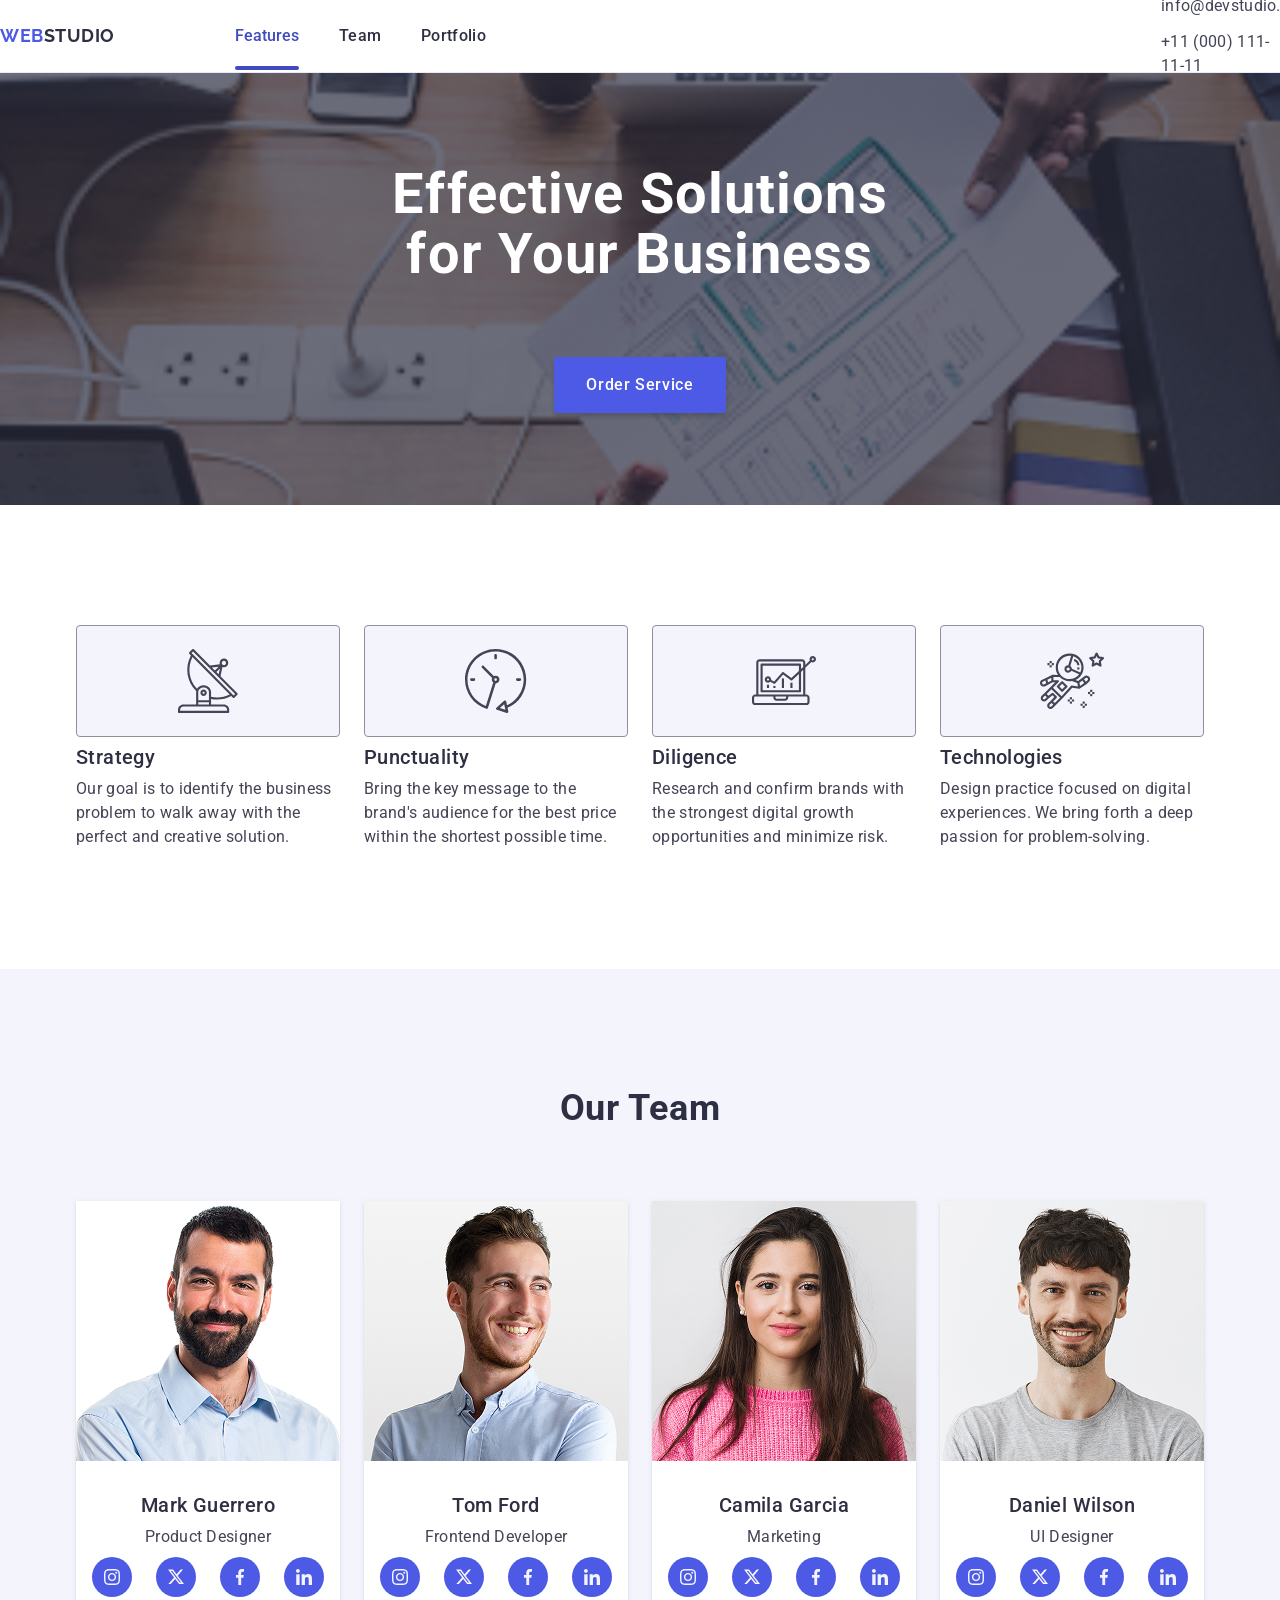
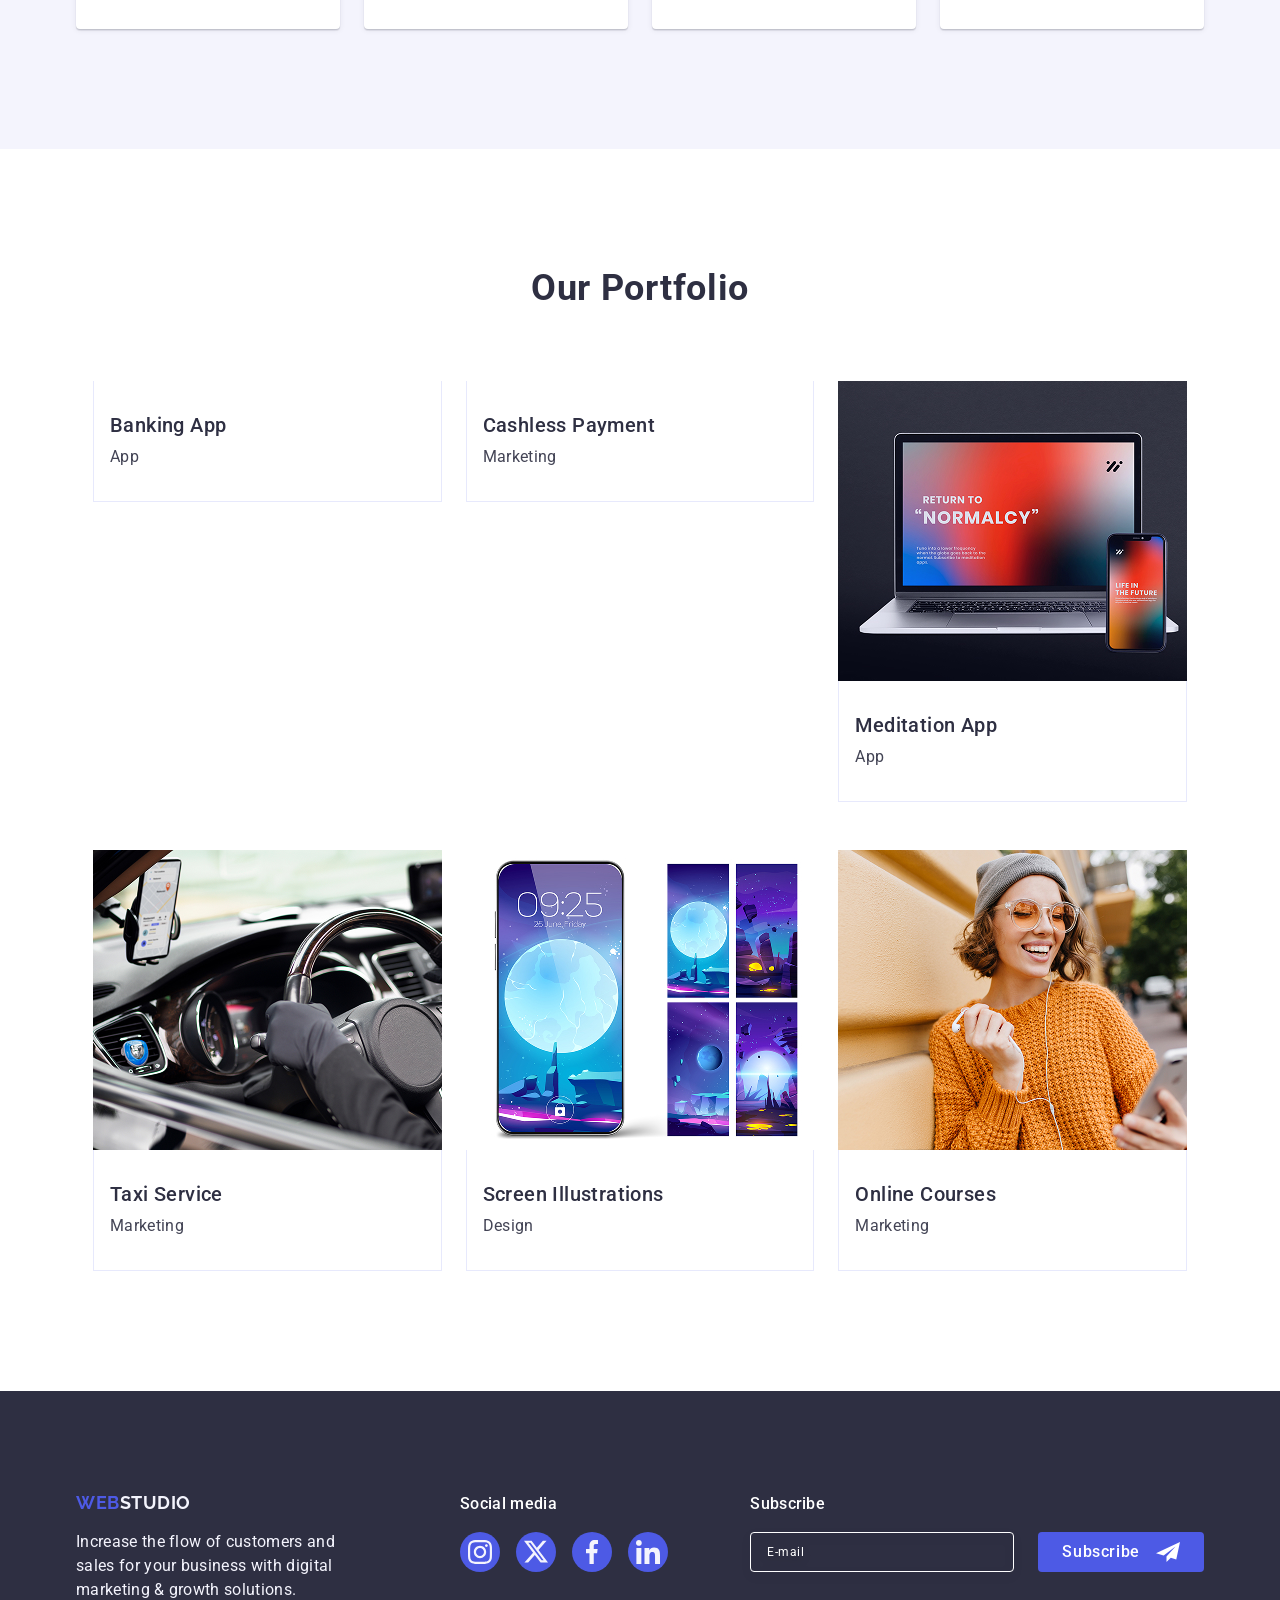
==== index.html @ 81695d50 "Add files via upload" ====
<!DOCTYPE html>
<html lang="en">
<head>
    <meta charset="UTF-8">
    <link rel="stylesheet" href="https://cdn.jsdelivr.net/npm/modern-normalize@3.0.1/modern-normalize.min.css">
    <link rel="preconnect" href="https://fonts.googleapis.com">
    <link rel="preconnect" href="https://fonts.gstatic.com" crossorigin>
    <link href="https://fonts.googleapis.com/css2?family=Raleway:ital,wght@0,100..900;1,100..900&family=Roboto:ital,wght@0,100..900;1,100..900&display=swap" rel="stylesheet">
    <link rel="stylesheet" href="./css/main.css">
    <meta name="viewport" content="width=device-width, initial-scale=1.0">
    <title>Main page</title>
</head>
<body>
    <header id="header" class="header">
    <div class="conteiner conteiner-header">
        <a href="./index.html" class="logo"><span class="web">WEB</span><span class="studio">STUDIO</span></a>
        <button class="menu-button" type="button">
    <svg class="menu-icon" width="24" height="24">
        <use href="./images/icons.svg#burger-icon"></use>
    </svg>
</button>
        
        <!-- navigation -->

        <nav class="navigation">
            <ul class="navig">
                <li class="nav-list-current"> <a href="#features" class="navig-points navig-points-current">Features</a></li>
                <li class="nav-list"> <a href="#team" class="navig-points">Team</a></li>
                <li class="nav-list"> <a href="#portfolio" class="navig-points">Portfolio</a></li>
            </ul>
        </nav>
        
        <!-- address -->
         <div class="header-address">
        <address class="address">
            <ul class="add">
                <li class="address-list"> <a href="mailto:info@devstudio.com" class="email">info@devstudio.com</a></li>
                <li class="address-list"><a href="tel:+110001111111" class="telephone">+11 (000) 111-11-11</a></li>
            </ul>
        </address>
        </div>
    </div>
    </header>
    
    <main>
         <section id="hero" class="hero">
            <div class="container container-hero">
            <h1 class="hero-title">Effective Solutions<br>for Your Business</h1>
            <button type="button" class="button">Order Service</button>
            </div>
        </section>

    <!--features-->
    <section id="features" class="features">
        <div class="container container-features">
        <h2 class="sr-only">Our features</h2>
        <ul class="features-list">
            <li class="features-item">
                <div class="features-image">
                <svg class="antena" width="64" height="64">
                    <use href="./images/icons.svg#antena"></use>
                </svg>
                </div>
                <h3 class="features-title3">Strategy</h3>
                <p class="features-p">Our goal is to identify the business problem to walk away with the perfect and creative solution.</p>
            </li>
            <li class="features-item">
                <div class="features-image">
                <svg class="" width="64" height="64">
                    <use href="./images/icons.svg#clock"></use>
                </svg>
                </div>
                <h3 class="features-title3">Punctuality</h3>
                <p class="features-p">Bring the key message to the brand's audience for the best price within the shortest possible time.</p>
            </li>
            <li class="features-item">
                <div class="features-image">
                <svg class="" width="64" height="64">
                    <use href="./images/icons.svg#diagram"></use>
                </svg>
                </div>
                <h3 class="features-title3">Diligence</h3>
                <p class="features-p">Research and confirm brands with the strongest digital growth opportunities and minimize risk.</p>
            </li>
            <li class="features-item">
                <div class="features-image">
                <svg class="" width="64" height="64">
                    <use href="./images/icons.svg#cosmonaut"></use>
                </svg>
                </div>
                <h3 class="features-title3">Technologies</h3>
                <p class="features-p">Design practice focused on digital experiences. We bring forth a deep passion for problem-solving.</p>
            </li>
        </ul>
        </div>
    </section>

    <!-- team -->
     <section id="team" class="team">
        <div class="container container-team">
        <h2 class="team-title">Our Team</h2>
            <ul class="members">
                <li class="card"><img src="./images/team/team-1.jpg" alt="Guerrero" class="team-pic" width="264">
                    <div class="team-specif">
                    <h3 class="team-name">Mark Guerrero</h3>
                    <p class="team-spec">Product Designer</p>
                        <div class="team-soc">
                            <ul class="team-social-list">
                                <li class="team-soc-list">
                                    <a class="team-border-icon" href="#">
                                    <svg class="team-soc-icon" width="16" height="16">
                                        <use href="./images/icons.svg#instagram" class="team-inside-icon"></use>
                                    </svg>
                                    </a>
                                </li>
                                <li class="team-soc-list">
                                    <a class="team-border-icon" href="#">
                                    <svg class="team-soc-icon" width="16" height="16">
                                        <use href="./images/icons.svg#twitter" class="team-inside-icon"></use>
                                    </svg>
                                    </a>
                                </li>
                                <li class="team-soc-list">
                                    <a class="team-border-icon" href="#">
                                    <svg class="team-soc-icon" width="16" height="16">
                                        <use href="./images/icons.svg#facebook" class="team-inside-icon"></use>
                                    </svg>
                                    </a>
                                </li>
                                <li class="team-soc-list">
                                    <a class="team-border-icon" href="#">
                                    <svg class="team-soc-icon" width="16" height="16">
                                        <use href="./images/icons.svg#linkedin" class="team-inside-icon"></use>
                                    </svg>
                                    </a>
                                </li>
                            </ul>
                        </div>
                    </div>
                </li>

                <li class="card"><img src="./images/team/team-2.jpg" alt="Tom Ford" class="team-pic" width="264">
                    <div class="team-specif">
                    <h3 class="team-name">Tom Ford</h3>
                    <p class="team-spec">Frontend Developer</p>
                        <div class="team-soc">
                            <ul class="team-social-list">
                                <li class="team-soc-list">
                                    <a class="team-border-icon" href="#">
                                    <svg class="team-soc-icon" width="16" height="16">
                                        <use href="./images/icons.svg#instagram" class="team-inside-icon"></use>
                                    </svg>
                                    </a>
                                </li>
                                <li class="team-soc-list">
                                    <a class="team-border-icon" href="#">
                                    <svg class="team-soc-icon" width="16" height="16">
                                        <use href="./images/icons.svg#twitter" class="team-inside-icon"></use>
                                    </svg>
                                </a>
                                </li>
                                <li class="team-soc-list">
                                    <a class="team-border-icon" href="#">
                                    <svg class="team-soc-icon" width="16" height="16">
                                       <use href="./images/icons.svg#facebook" class="team-inside-icon"></use> 
                                    </svg>
                                </a>
                                </li>
                                <li class="team-soc-list">
                                    <a class="team-border-icon" href="#">
                                    <svg class="team-soc-icon" width="16" height="16">
                                       <use href="./images/icons.svg#linkedin" class="team-inside-icon"></use> 
                                    </svg>
                                    </a>
                                </li>
                            </ul>
                        </div>
                    </div>
                </li>
                <li class="card"><img src="./images/team/team-3.jpg" alt="Camila Garcia" class="team-pic" width="264">
                    <div class="team-specif">
                    <h3 class="team-name">Camila Garcia</h3>
                    <p class="team-spec">Marketing</p>
                        <div class="team-soc">
                            <ul class="team-social-list">
                                <li class="team-soc-list">
                                    <a class="team-border-icon" href="#">
                                    <svg class="team-soc-icon" width="16" height="16">
                                        <use href="./images/icons.svg#instagram" class="team-inside-icon"></use>
                                    </svg>
                                </a>
                                </li>
                                <li class="team-soc-list">
                                    <a class="team-border-icon" href="#">
                                    <svg class="team-soc-icon" width="16" height="16">
                                        <use href="./images/icons.svg#twitter" class="team-inside-icon"></use>
                                    </svg>
                                </a>
                                </li>
                                <li class="team-soc-list">
                                    <a class="team-border-icon" href="#">
                                    <svg class="team-soc-icon" width="16" height="16">
                                        <use href="./images/icons.svg#facebook" class="team-inside-icon"></use>
                                    </svg>
                                </a>
                                </li>
                                <li class="team-soc-list">
                                    <a class="team-border-icon" href="#">
                                    <svg class="team-soc-icon" width="16" height="16">
                                        <use href="./images/icons.svg#linkedin" class="team-inside-icon"></use>
                                    </svg>
                                </a>
                                </li>
                            </ul>
                        </div>
                    </div>
                </li>
                <li class="card"><img src="./images/team/team-4.jpg" alt="Daniel Wilson" class="team-pic" width="264">
                    <div class="team-specif">
                    <h3 class="team-name">Daniel Wilson</h3>
                    <p class="team-spec">UI Designer</p>
                        <div class="team-soc">
                            <ul class="team-social-list">
                                <li class="team-soc-list">
                                    <a class="team-border-icon" href="#">
                                    <svg class="team-soc-icon" width="16" height="16">
                                        <use href="./images/icons.svg#instagram" class="team-inside-icon"></use>
                                    </svg>
                                </a>
                                </li>
                                <li class="team-soc-list">
                                    <a class="team-border-icon" href="#">
                                    <svg class="team-soc-icon" width="16" height="16">
                                        <use href="./images/icons.svg#twitter" class="team-inside-icon"></use>
                                    </svg>
                                </a>
                                </li>
                                <li class="team-soc-list">
                                    <a class="team-border-icon" href="#">
                                    <svg class="team-soc-icon" width="16" height="16">
                                       <use href="./images/icons.svg#facebook" class="team-inside-icon"></use> 
                                    </svg>
                                </a>
                                </li>
                                <li class="team-soc-list">
                                    <a class="team-border-icon" href="#">
                                    <svg class="team-soc-icon" width="16" height="16">
                                       <use href="./images/icons.svg#linkedin" class="team-inside-icon"></use> 
                                    </svg>
                                </a>
                                </li>
                            </ul>
                        </div>
                    </div>
                </li>
            </ul>
        </div>
    </section>
    <section id="portfolio" class="portfolio">
        <div class="container container-portfolio">
        <h2 class="portfolio-title">Our Portfolio</h2>
            <ul class="portfolio-list">
                <li class="portfolio-items">
                    <div class="portfolio-cover">
    <picture>
        <source
            media="(min-width: 768px)"
            srcset="/images/Portfolio/media1tablet.jpg">
    <source
        media="(min-width: 320px)"
        srcset="./images/portfolio/Media-phone.jpg">
    <img
        class="portfolio-img"
        src="./images/portfolio/Media.jpg"
        alt="Banking App">
    </picture>
                    <div class="overlay">
                        <p>14 Stylish and User-Friendly App Design Concepts · Task Manager App · Calorie Tracker App · Exotic Fruit Ecommerce App · Cloud Storage App</p>
                    </div>
                    </div>
                    <div class="portfolio-text">
                    <h3 class="portfolio-title3">Banking App</h3>
                    <p class="portfolio-desc">App</p>
                    </div>
                </li>
                <li class="portfolio-items">
                    <div class="portfolio-cover">
    <picture>
        <source
            media="(min-width: 768px)"
            srcset="/images/Portfolio/portfoliotablet.jpg">
        <source
            media="(min-width: 320px)"
            srcset="./images/portfolio/portfoliomobile.jpg">
        <img
            class="portfolio-img"
            src="./images/portfolio/Media-1.jpg"
            alt="Cashless Payment">
    </picture>
                    <div class="overlay">
                        <p></p>
                    </div>
                    </div>
                    <div class="portfolio-text">
                    <h3 class="portfolio-title3">Cashless Payment</h3>
                    <p class="portfolio-desc">Marketing</p>
                    </div>
                </li>
                <li class="portfolio-items">
                    <div class="portfolio-cover">
                        <picture>
                            <source
                                media="min-width: 768px"
                                srcset="/images/Portfolio/Media2tablet.jpg">
                            <source
                                media="min-width: 320px"
                                srcset="/images/Portfolio/Media-1-phone.jpg">
                            <img
                                class="portfolio-img"
                                src="./images/portfolio/Media-2.jpg"
                                alt="Meditation App">
                        </picture>
                    <div class="overlay">
                        <p></p>
                    </div>
                    </div>
                        <div class="portfolio-text">
                    <h3 class="portfolio-title3">Meditation App</h3>
                    <p class="portfolio-desc">App</p>
                    </div>
                </li>
                <li class="portfolio-items">
                    <div class="portfolio-cover">
                        <picture>
                            <source
                                media="min-width: 768px"
                                srcset="/images/Portfolio/Media3tablet.jpg">
                            <source
                                media="min-width: 320px"
                                srcset="/images/Portfolio/Media-2-phone.jpg">
                        <img class="portfolio-img" src="./images/portfolio/Media-3.jpg" alt="Taxi Service" width="360">
                        </picture>
                    <div class="overlay">
                        <p></p>
                    </div>
                    </div>
                    <div class="portfolio-text">
                    <h3 class="portfolio-title3">Taxi Service</h3>
                    <p class="portfolio-desc">Marketing</p>
                    </div>
                </li>
                <li class="portfolio-items">
                    <div class="portfolio-cover">
                        <picture>
                            <source
                            media="min-width: 768px"
                            srcset="/images/Portfolio/Media4tablet.jpg">
                            <source
                            media="min-width: 320px"
                            srcset="/images/Portfolio/Media-3-phone.jpg">
                            <img class="portfolio-img" src="./images/portfolio/Media-4.jpg" alt="Screen Illustrations" width="360">
                        </picture>
                    <div class="overlay">
                        <p></p>
                    </div>
                    </div>
                    <div class="portfolio-text">
                    <h3 class="portfolio-title3">Screen Illustrations</h3>
                    <p class="portfolio-desc">Design</p>
                    </div>
                </li>
                <li class="portfolio-items">
                    <div class="portfolio-cover">
                        <picture>
                            <source
                            media="min-width: 768px"
                            srcset="/images/Portfolio/Media5tablet.jpg">
                            <source
                            media="min-width: 320px"
                            srcset="/images/Portfolio/Media-4-phone.jpg">
                        <img class="portfolio-img" src="./images/portfolio/Media-5.jpg" alt="Online Courses" width="360">
                        </picture>
                    <div class="overlay">
                        <p></p>
                    </div>
                    </div>
                    <div class="portfolio-text">
                    <h3 class="portfolio-title3">Online Courses</h3>
                    <p class="portfolio-desc">Marketing</p>
                    </div>
                </li>
            </ul>
        </div>
    </section>
    </main>

    <footer id="footer" class="footer">
        <div class="container container-footer">
            <div class="footer-itm">
        <a href="./index.html" class="footer-logo"><span class="footer-web">WEB</span>STUDIO</a>
        <p class="footer-desc">Increase the flow of customers and sales for your business with digital marketing & growth solutions.</P>
            </div>
            <div class="footer-socials">
                <h3 class="footersoc-title">Social media</h3>
            <ul class="footer-soc">
                <li class="footer-wind">
                <a class="footer-window" href="#">
                <svg class="footer-icons" width="24" height="24">
                    <use href="./images/icons.svg#instagram"></use>
                </svg>
                </a>
                </li>
                <li class="footer-wind">
                <a class="footer-window" href="#">
                <svg class="footer-icons-tw" width="24" height="24">
                    <use href="./images/icons.svg#twitter"></use>
                </svg>
                </a>
                </li>
                <li class="footer-wind">
                <a class="footer-window" href="#">
                <svg class="footer-icons-fb" width="24" height="24">
                    <use href="./images/icons.svg#facebook"></use>
                </svg>
                </a>
                </li>
                <li class="footer-wind">
                <a class="footer-window" href="#">
                <svg class="footer-icons" width="24" height="24">
                    <use href="./images/icons.svg#linkedin"></use>
                </svg>
                </a>
                </li>
                </ul>
            </div>
            <div class="footer-subscribe">
                <p class="footer-subscribe-title">Subscribe</p>
                <form class="footer-form">
                    <label>
                        <input class="footer-input" type="email" name="email" placeholder="E-mail">
                    </label>
                    <button class="footer-button" type="submit">Subscribe
                        <svg class="footer-button-icon" width="24" height="24">
                            <use href="./images/icons.svg#telegram"></use>
                        </svg>
                    </button>
                </form>
            </div>
        </div>
        </footer>
<div class="mobile-menu is-open">
    <div class="mobile-menu-container">

        <button class="mobile-menu-close" type="button">
            <svg class="mobile-menu-close-icon" width="8" height="8">
                <use href="./images/icons.svg#cross"></use>
            </svg>
        </button>

        <nav class="mobile-navigation">
            <ul class="mobile-navigation-list">
                <li class="mobile-navigation-item">
                    <a href="#features" class="mobile-navigation-link">Features</a>
                </li>
                <li class="mobile-navigation-item">
                    <a href="#team" class="mobile-navigation-link">Team</a>
                </li>
                <li class="mobile-navigation-item">
                    <a href="#portfolio" class="mobile-navigation-link">Portfolio</a>
                </li>
            </ul>
        </nav>

        <address class="mobile-address">
    <ul class="mobile-address-list">
        <li>
            <a href="tel:+110001111111" class="mobile-telephone">
                +11 (000) 111-11-11
            </a>
        </li>
        <li>
            <a href="mailto:info@devstudio.com" class="mobile-email">
                info@devstudio.com
            </a>
        </li>
    </ul>
</address>

        <ul class="mobile-social-list">
            <li>
                <a href="#" class="mobile-social-link">
                    <svg width="24" height="24">
                        <use href="./images/icons.svg#instagram"></use>
                    </svg>
                </a>
            </li>

            <li>
                <a href="#" class="mobile-social-link">
                    <svg width="24" height="24">
                        <use href="./images/icons.svg#twitter"></use>
                    </svg>
                </a>
            </li>

            <li>
                <a href="#" class="mobile-social-link">
                    <svg width="24" height="24">
                        <use href="./images/icons.svg#facebook"></use>
                    </svg>
                </a>
            </li>

            <li>
                <a href="#" class="mobile-social-link">
                    <svg width="24" height="24">
                        <use href="./images/icons.svg#linkedin"></use>
                    </svg>
                </a>
            </li>
        </ul>

    </div>
</div>

<div class="backdrop" id="modal">
    <div class="modal">
    <form class="form">
        <button type="button" class="close-window">
            <svg class="cross" width="8" height="8">
                <use href="./images/icons.svg#cross"></use>
            </svg>
        </button>
            <p class="form-title">Leave your contacts and we will call you back</p>
    <div class="form-points">
            <div class="label-input">
            <label for="name" class="form-input">Name</label>
                <input type="text" name="username" id="name" class="form-field">
                <svg class="form-icon" width="18" height="24">
                    <use href="./images/icons.svg#personal"></use>
                </svg>
            </div>
            <div class="label-input">
            <label for="telephone" class="form-input">Phone</label>
                <input type="tel" name="telephone" id="telephone" class="form-field">
                <svg class="form-icon" width="18" height="24">
                    <use href="./images/icons.svg#tel"></use>
                </svg>
            </div>
            <div class="label-input">
                <label for="email" class="form-input">Email</label>
                <input type="email" name="email" id="email" class="form-field">
                <svg class="form-icon" width="18" height="24">
                    <use href="./images/icons.svg#e-mail"></use>
                </svg>
            </div>
            <div class="label-input">
                <label for="comment" class="form-input">Comment</label>
                <textarea name="comment" class="comment" id="comment" placeholder="Text input"></textarea>
            </div>
    <div class="checkbox-field">
    <input
        class="privacy-checkbox visually-hidden"
        type="checkbox"
        id="privacy"
        name="privacy"
        value="true">

    <label class="privacy-label" for="privacy">

        <span class="custom-checkbox">
            <svg class="checkbox-icon" width="10" height="8">
                <use href="./images/icons.svg#check-mark"></use>
            </svg>
        </span>

        <span class="checkbox-description">
            I accept the terms and conditions of the
            <a class="privacy" href="">Privacy Policy</a>
        </span>

        </label>
        </div>
        <div class="button-sec">
            <button type="submit" class="button-send">Send</button>
        </div>
    </div>
    </form>
    </div>
</div>
</body>
</html>
---- css/main.css ----
@import './common.css';
@import './header.css';
@import './hero.css';
@import './features.css';
@import './team.css';
@import './portfolio.css';
@import './footer.css';
@import './modal.css';
@import './mobile-menu.css'
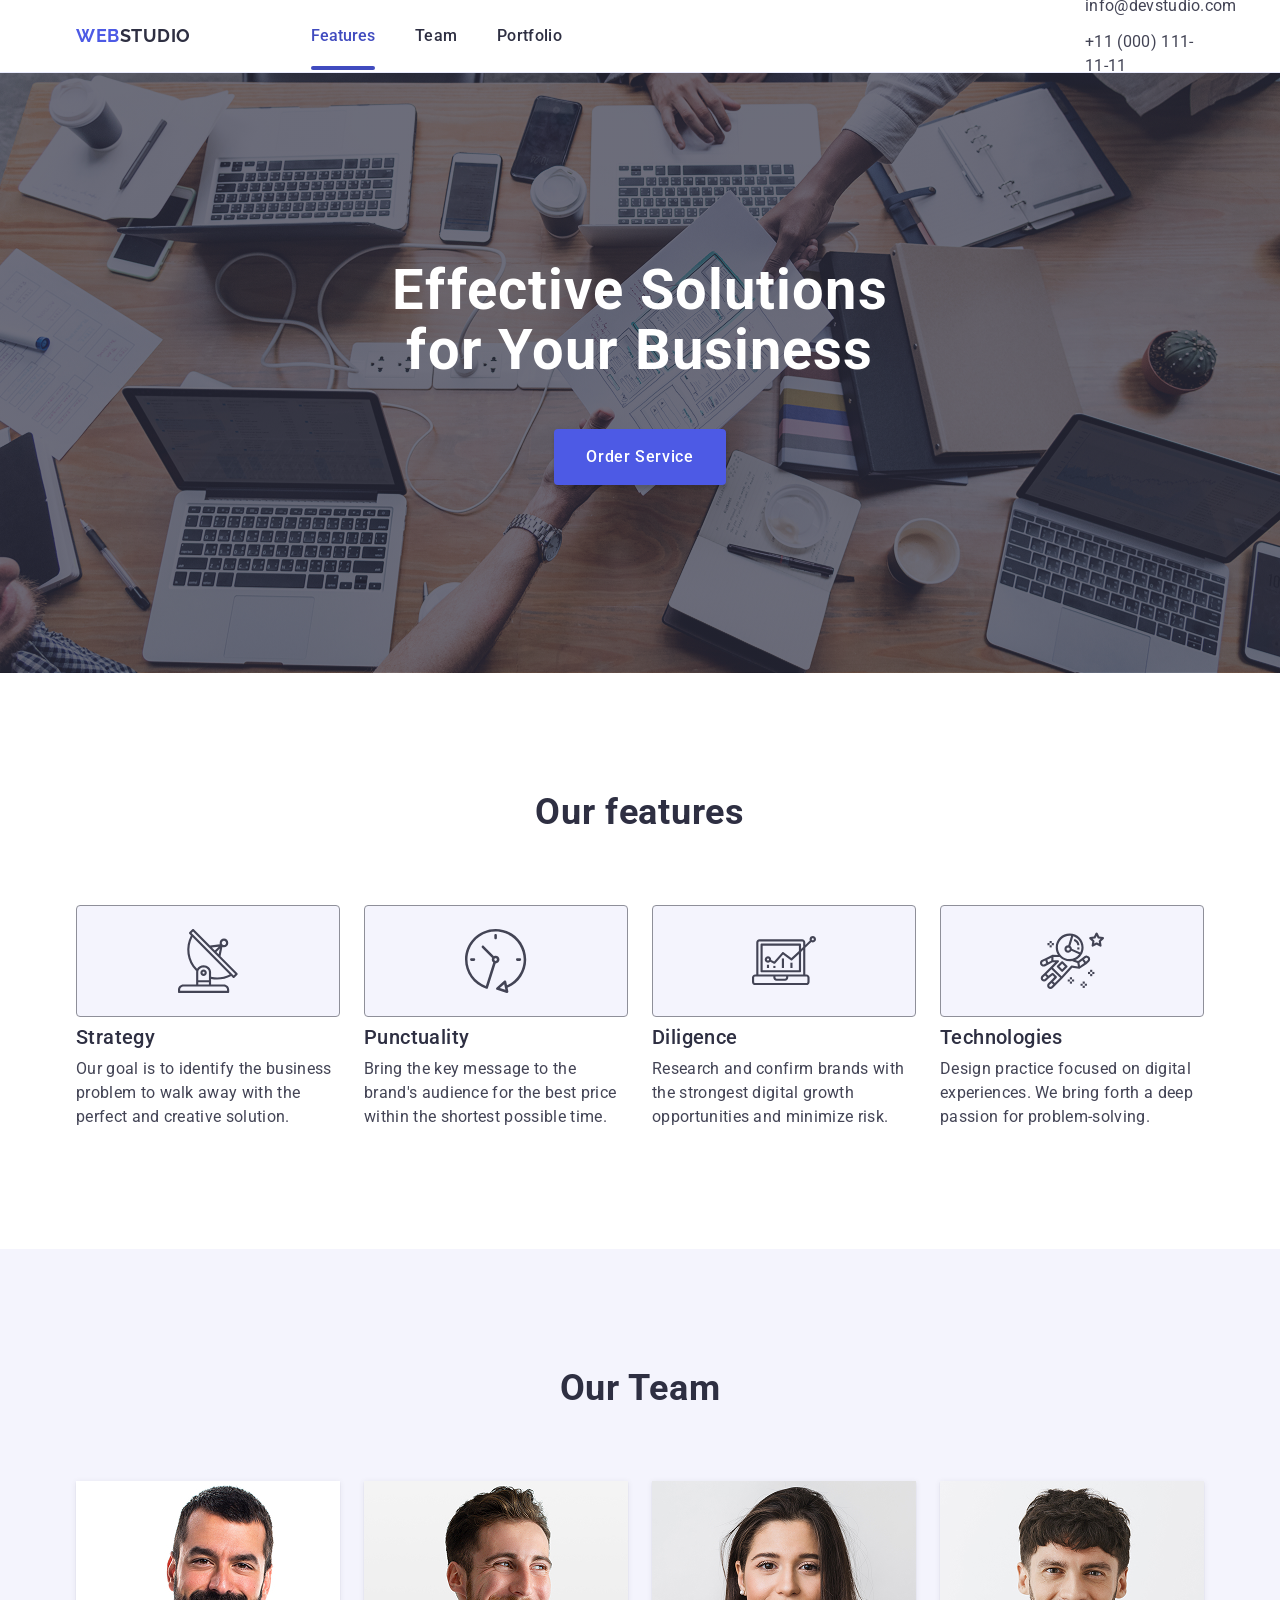
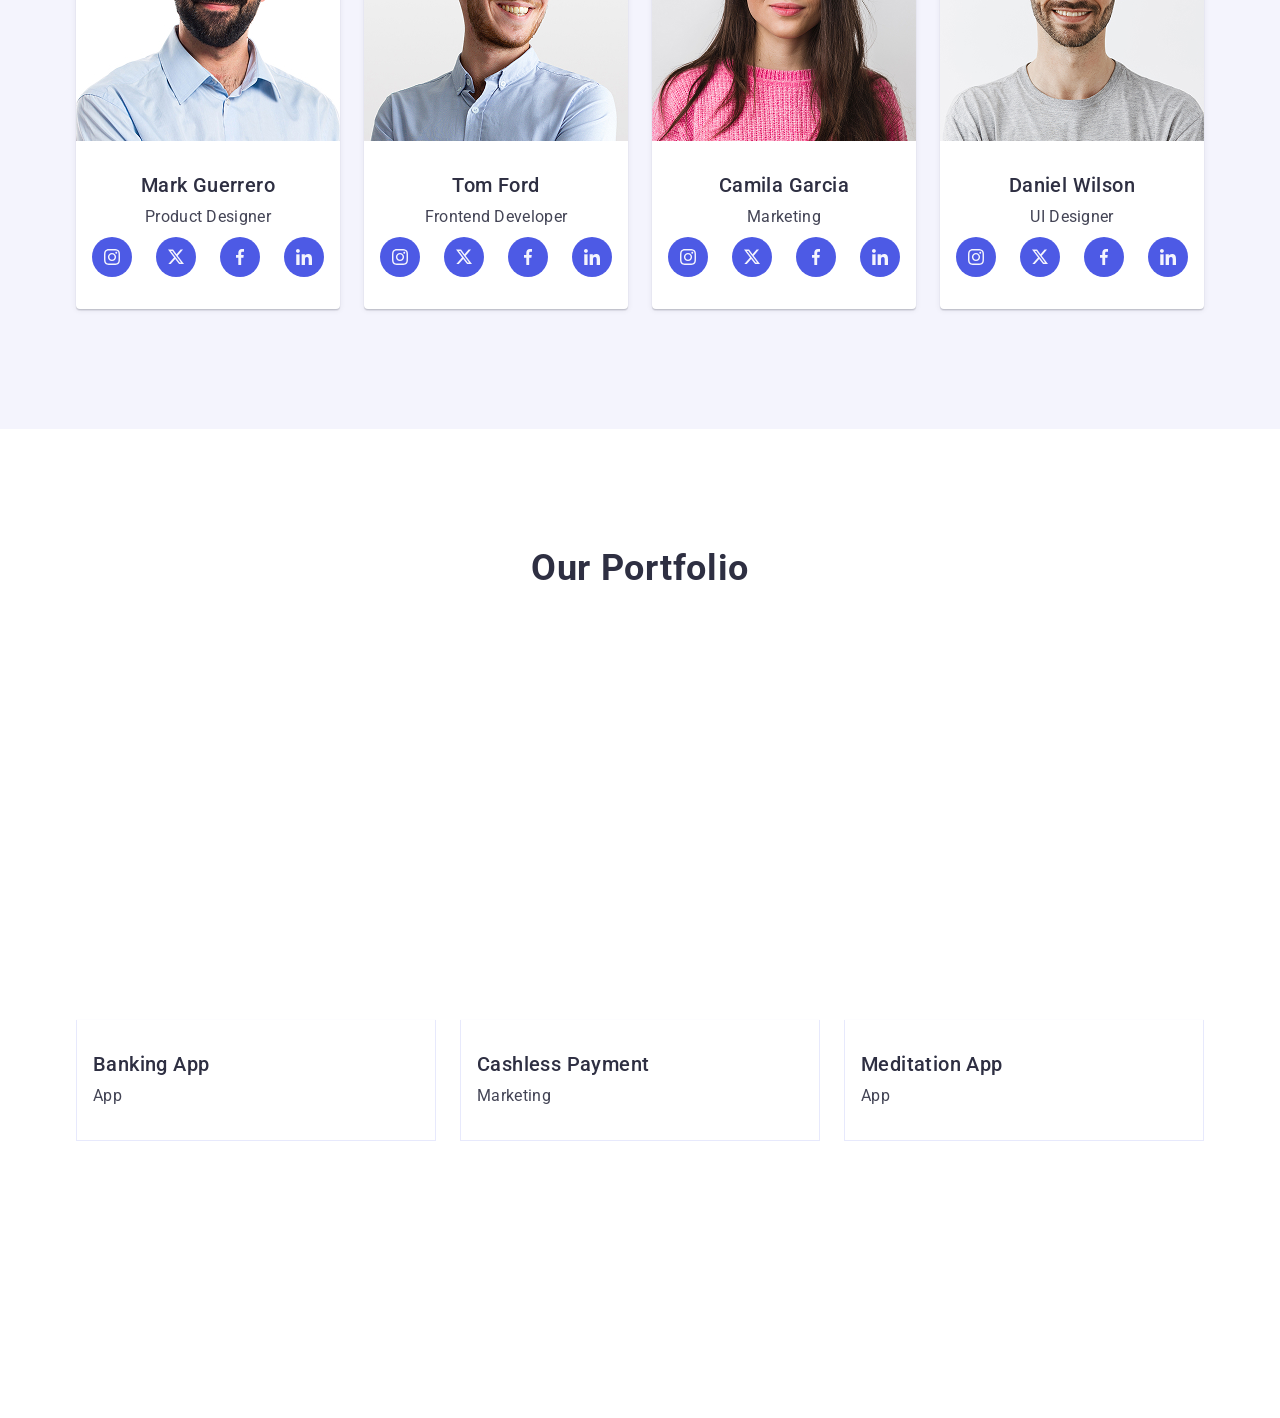
==== commit 2a120d6f: "Add files via upload" ====
--- a/index.html
+++ b/index.html
@@ -12,7 +12,7 @@
 </head>
 <body>
     <header id="header" class="header">
-    <div class="conteiner conteiner-header">
+    <div class="container container-header">
         <a href="./index.html" class="logo"><span class="web">WEB</span><span class="studio">STUDIO</span></a>
         <button class="menu-button" type="button">
     <svg class="menu-icon" width="24" height="24">
@@ -53,7 +53,7 @@
     <!--features-->
     <section id="features" class="features">
         <div class="container container-features">
-        <h2 class="sr-only">Our features</h2>
+        <h2 class="features-title">Our features</h2>
         <ul class="features-list">
             <li class="features-item">
                 <div class="features-image">
@@ -268,10 +268,10 @@
             srcset="/images/Portfolio/media1tablet.jpg">
     <source
         media="(min-width: 320px)"
-        srcset="./images/portfolio/Media-phone.jpg">
+        srcset="/images/portfolio/Media-phone.jpg">
     <img
         class="portfolio-img"
-        src="./images/portfolio/Media.jpg"
+        src="/images/portfolio/Media.jpg"
         alt="Banking App">
     </picture>
                     <div class="overlay">
@@ -291,10 +291,10 @@
             srcset="/images/Portfolio/portfoliotablet.jpg">
         <source
             media="(min-width: 320px)"
-            srcset="./images/portfolio/portfoliomobile.jpg">
+            srcset="/images/portfolio/portfoliomobile.jpg">
         <img
             class="portfolio-img"
-            src="./images/portfolio/Media-1.jpg"
+            src="/images/portfolio/Media-1.jpg"
             alt="Cashless Payment">
     </picture>
                     <div class="overlay">
@@ -310,14 +310,14 @@
                     <div class="portfolio-cover">
                         <picture>
                             <source
-                                media="min-width: 768px"
+                                media="(min-width: 768px)"
                                 srcset="/images/Portfolio/Media2tablet.jpg">
                             <source
-                                media="min-width: 320px"
+                                media="(min-width: 320px)"
                                 srcset="/images/Portfolio/Media-1-phone.jpg">
                             <img
                                 class="portfolio-img"
-                                src="./images/portfolio/Media-2.jpg"
+                                src="/images/portfolio/Media-2.jpg"
                                 alt="Meditation App">
                         </picture>
                     <div class="overlay">
@@ -333,10 +333,10 @@
                     <div class="portfolio-cover">
                         <picture>
                             <source
-                                media="min-width: 768px"
+                                media="(min-width: 768px)"
                                 srcset="/images/Portfolio/Media3tablet.jpg">
                             <source
-                                media="min-width: 320px"
+                                media="(min-width: 320px)"
                                 srcset="/images/Portfolio/Media-2-phone.jpg">
                         <img class="portfolio-img" src="./images/portfolio/Media-3.jpg" alt="Taxi Service" width="360">
                         </picture>
@@ -353,10 +353,10 @@
                     <div class="portfolio-cover">
                         <picture>
                             <source
-                            media="min-width: 768px"
+                            media="(min-width: 768px)"
                             srcset="/images/Portfolio/Media4tablet.jpg">
                             <source
-                            media="min-width: 320px"
+                            media="(min-width: 320px)"
                             srcset="/images/Portfolio/Media-3-phone.jpg">
                             <img class="portfolio-img" src="./images/portfolio/Media-4.jpg" alt="Screen Illustrations" width="360">
                         </picture>
@@ -373,12 +373,12 @@
                     <div class="portfolio-cover">
                         <picture>
                             <source
-                            media="min-width: 768px"
+                                media="(min-width: 768px)"
                             srcset="/images/Portfolio/Media5tablet.jpg">
                             <source
-                            media="min-width: 320px"
-                            srcset="/images/Portfolio/Media-4-phone.jpg">
-                        <img class="portfolio-img" src="./images/portfolio/Media-5.jpg" alt="Online Courses" width="360">
+                                media="(min-width: 320px)"
+                                srcset="/images/Portfolio/Media-4-phone.jpg">
+                            <img class="portfolio-img" src="./images/portfolio/Media-5.jpg" alt="Online Courses" width="360">
                         </picture>
                     <div class="overlay">
                         <p></p>
@@ -448,7 +448,7 @@
             </div>
         </div>
         </footer>
-<div class="mobile-menu is-open">
+<div class="mobile-menu" id="mobile-menu">
     <div class="mobile-menu-container">
 
         <button class="mobile-menu-close" type="button">
--- a/css/main.css
+++ b/css/main.css
@@ -6,4 +6,4 @@
 @import './portfolio.css';
 @import './footer.css';
 @import './modal.css';
-@import './mobile-menu.css'+@import './mobile-menu.css';
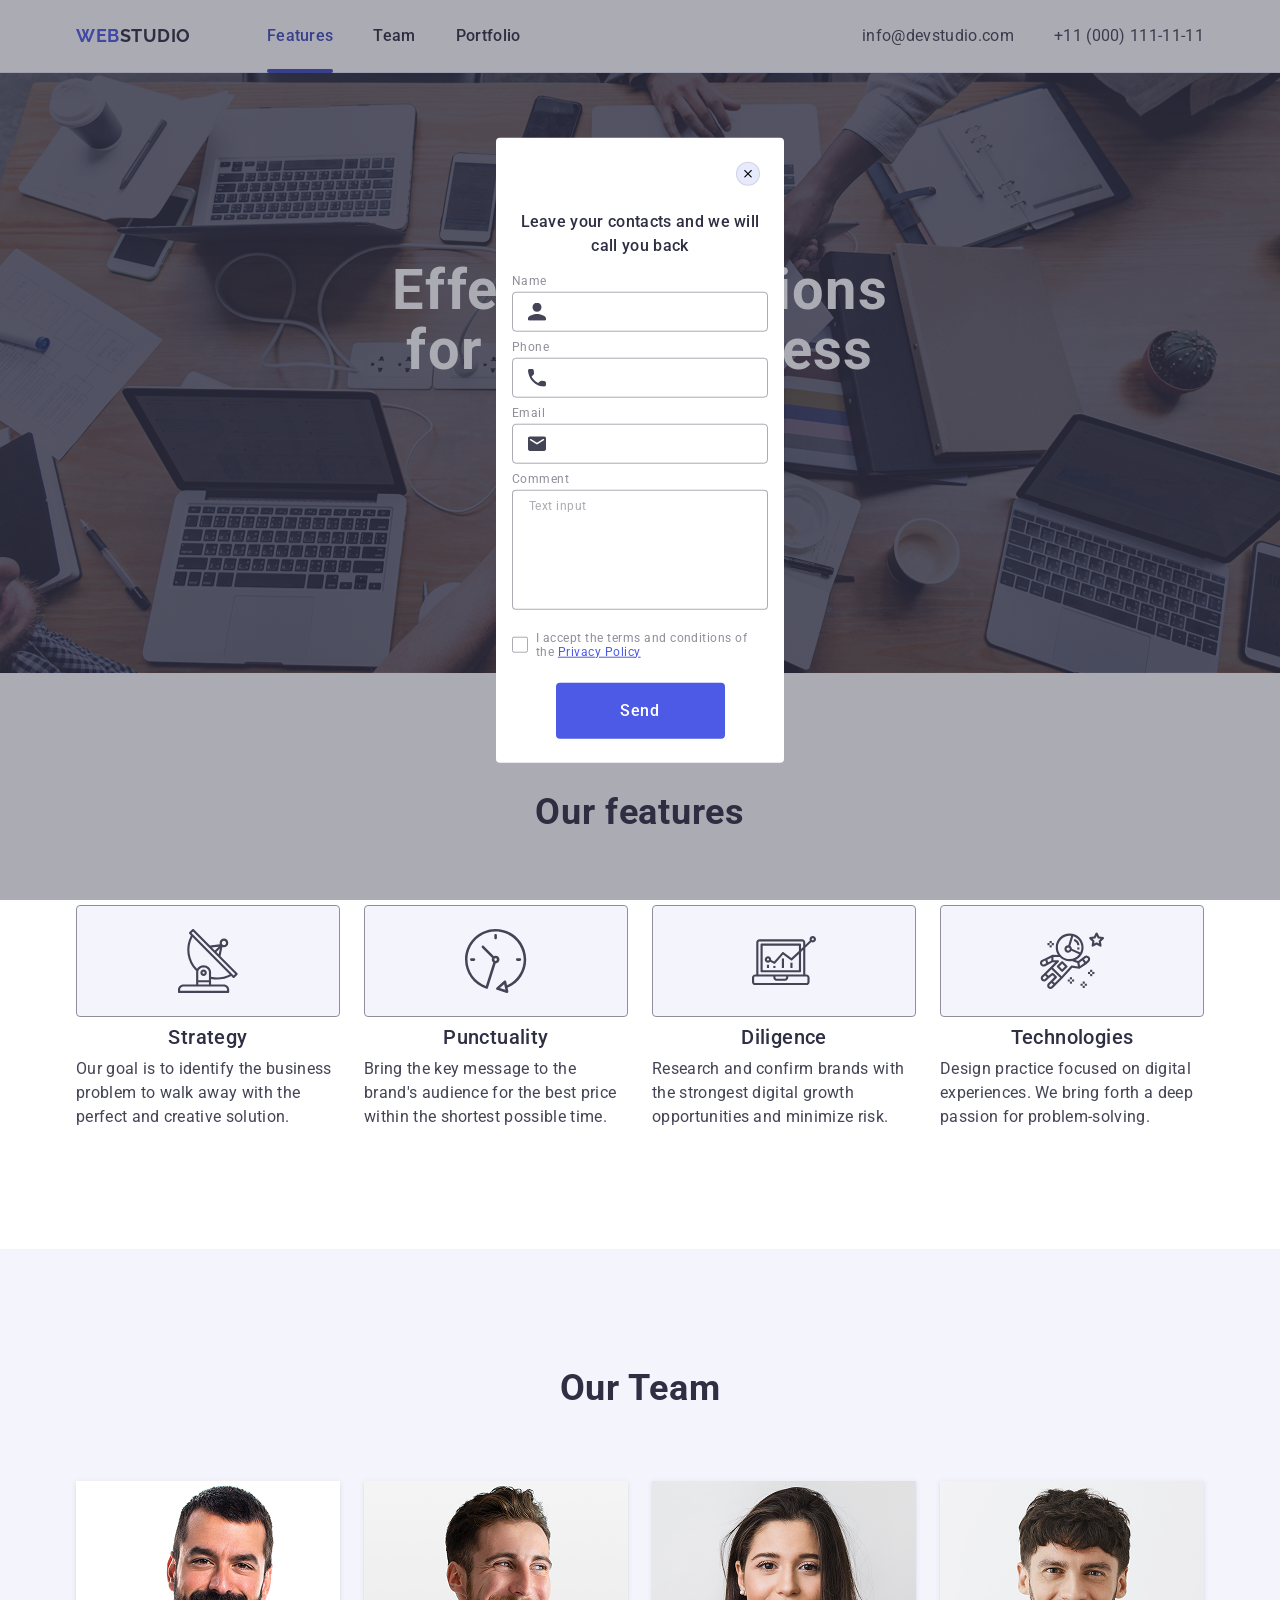
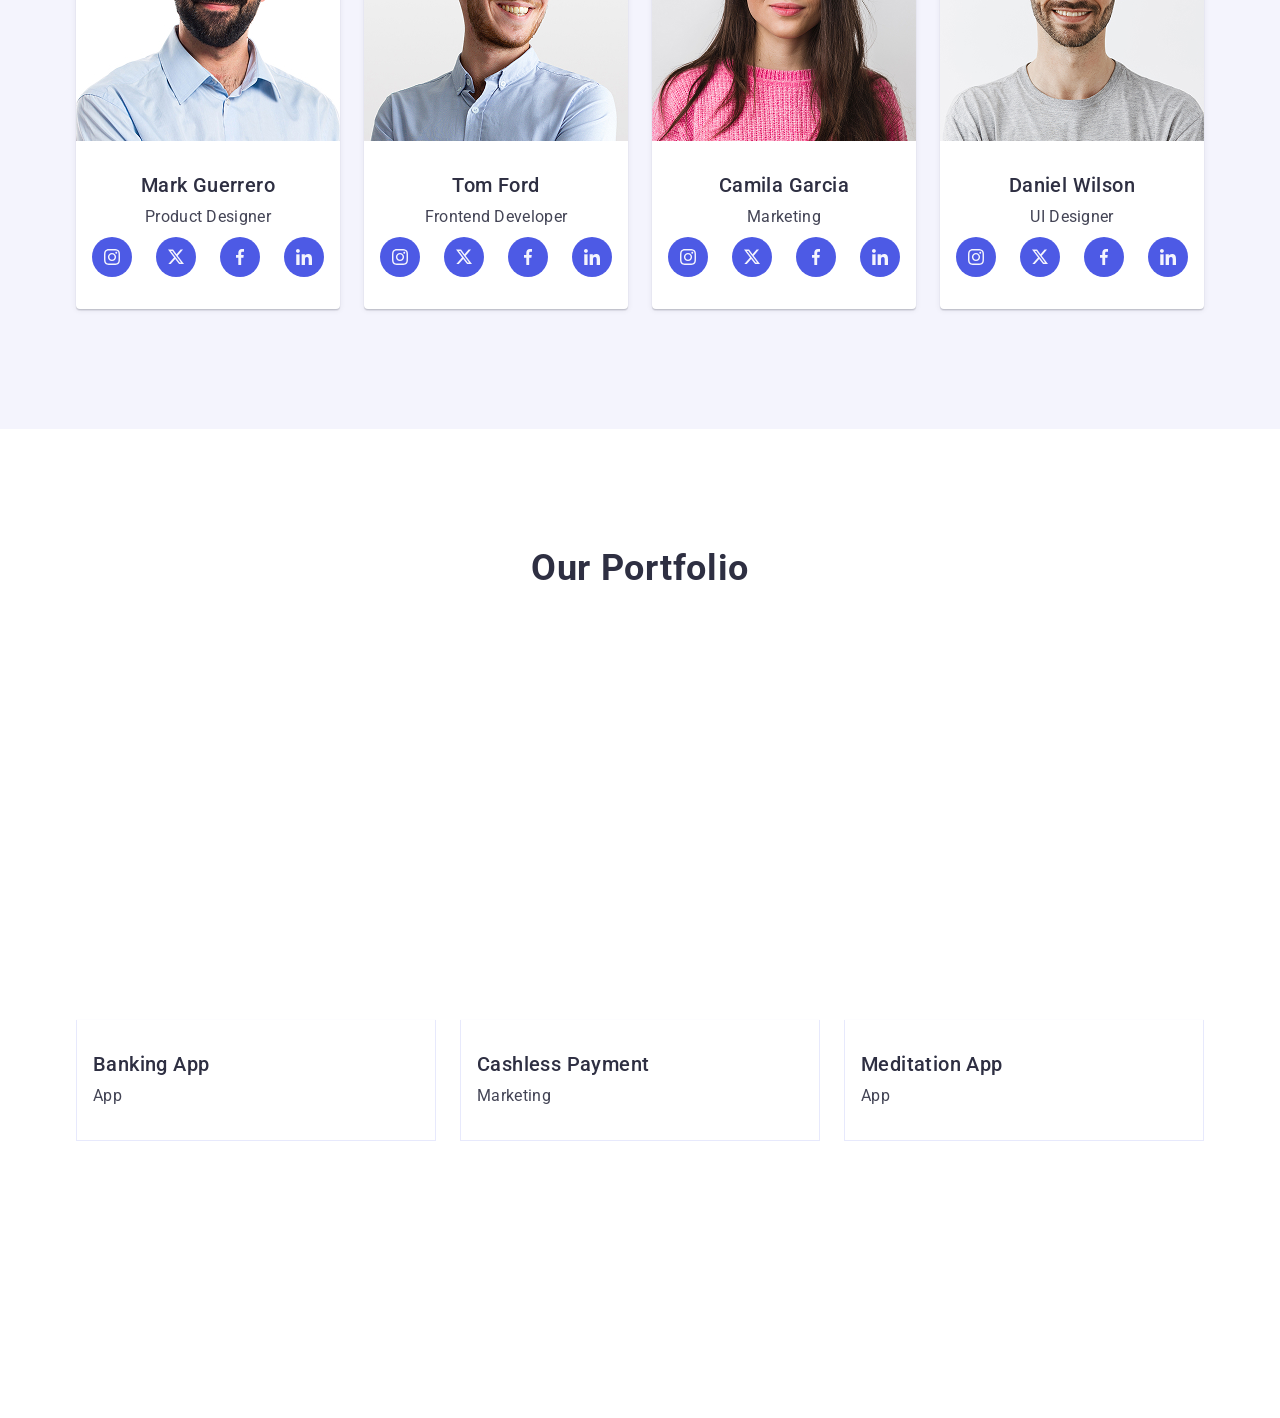
==== commit 758bf446: "Add files via upload" ====
--- a/index.html
+++ b/index.html
@@ -523,7 +523,7 @@
     </div>
 </div>
 
-<div class="backdrop" id="modal">
+<div class="backdrop is-open" id="modal">
     <div class="modal">
     <form class="form">
         <button type="button" class="close-window">
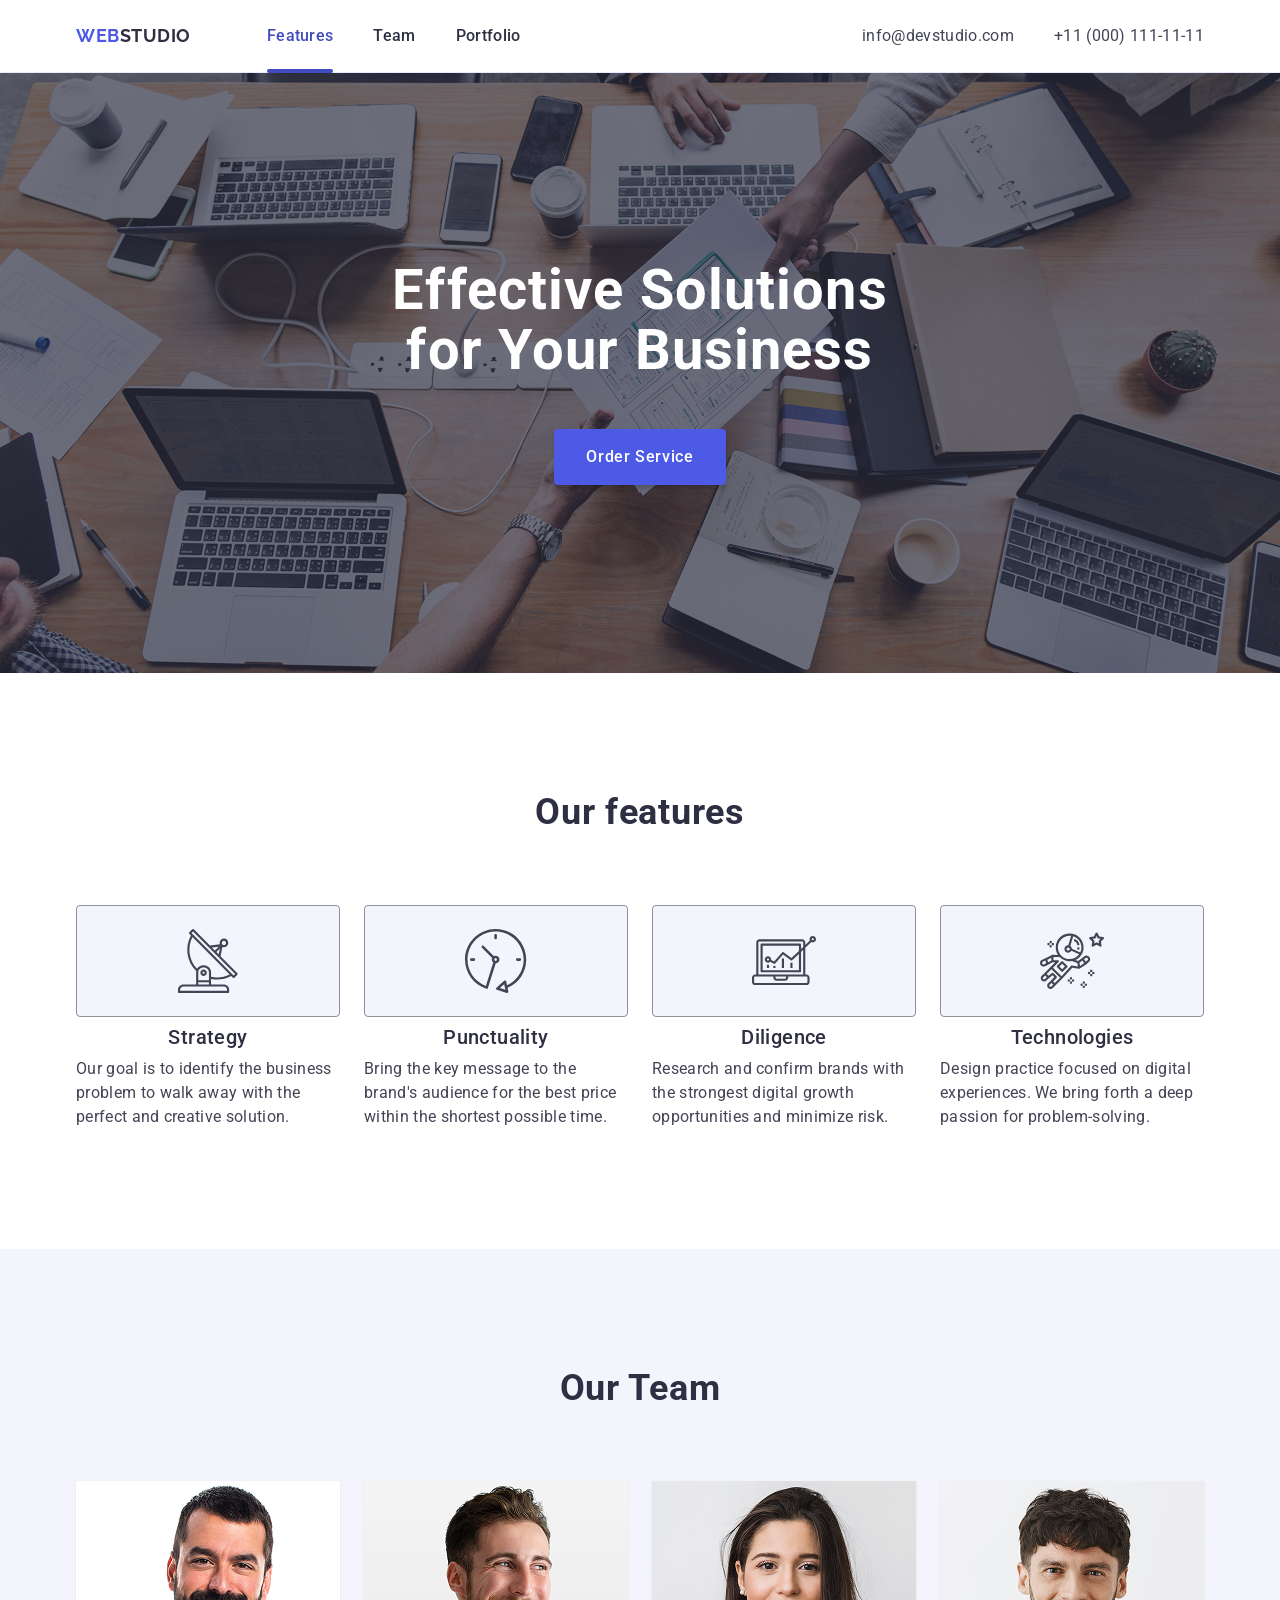
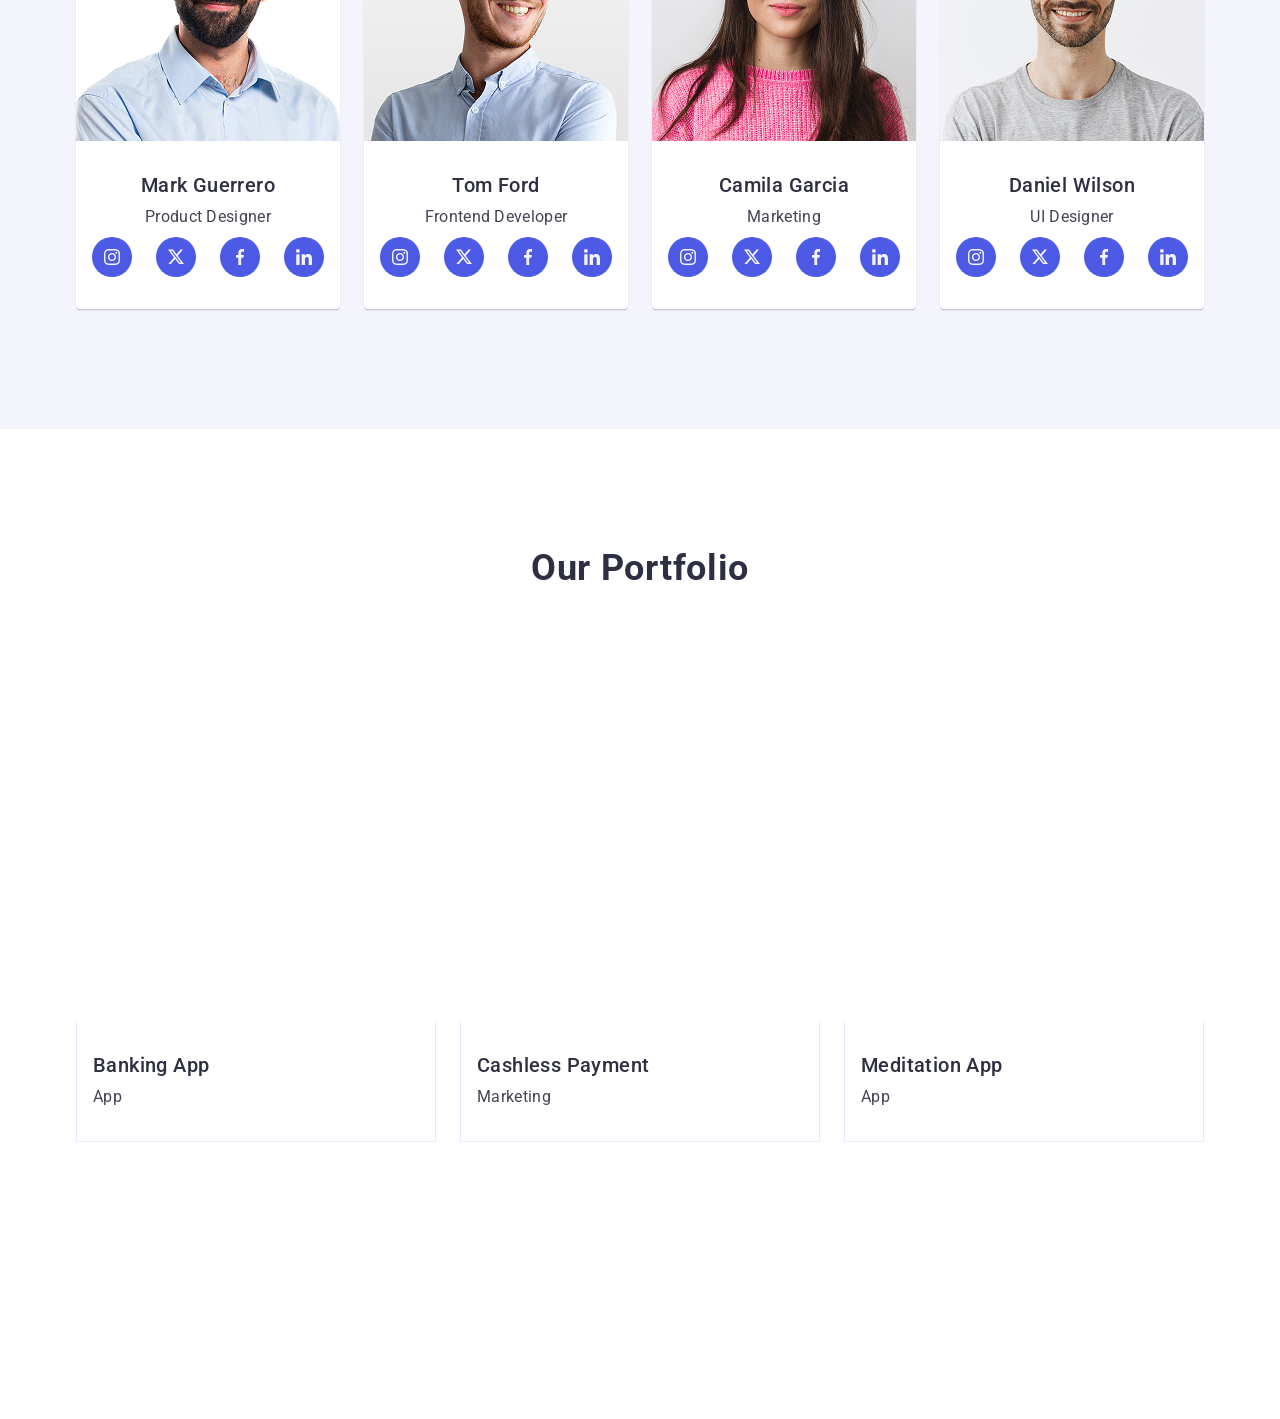
==== commit 523f38b7: "Add files via upload" ====
--- a/index.html
+++ b/index.html
@@ -43,12 +43,56 @@
     </header>
     
     <main>
-         <section id="hero" class="hero">
-            <div class="container container-hero">
-            <h1 class="hero-title">Effective Solutions<br>for Your Business</h1>
-            <button type="button" class="button">Order Service</button>
-            </div>
-        </section>
+<section id="hero" class="hero">
+    <picture class="hero-picture">
+        <!-- Mobile -->
+        <source
+            media="(max-width: 767px)"
+            srcset="
+                ./images/background/hero-mobile@1x.jpg 1x,
+                ./images/background/hero-mobile@2x.jpg 2x"
+        />
+
+        <!-- Tablet -->
+        <source
+            media="(min-width: 768px) and (max-width: 1157px)"
+            srcset="
+                ./images/background/hero-tablet@1x.jpg 1x,
+                ./images/background/hero-tablet@2x.jpg 2x
+            "
+        />
+
+        <!-- Desktop -->
+        <source
+            media="(min-width: 1158px)"
+            srcset="
+                ./images/background/hero-desktop@1x.jpg 1x,
+                ./images/background/hero-desktop@2x.jpg 2x
+            "
+        />
+
+        <img
+            class="hero-image"
+            src="/images/background/hero-desktop@1x.jpg"
+            srcset="
+                ./images/background/hero-desktop@1x.jpg 1x,
+                ./images/background/hero-desktop@2x.jpg 2x
+            "
+            alt=""
+        />
+    </picture>
+
+    <div class="container container-hero">
+        <h1 class="hero-title">
+            Effective Solutions<br>for Your Business
+        </h1>
+
+        <button type="button" class="button">
+            Order Service
+        </button>
+    </div>
+</section>
+
 
     <!--features-->
     <section id="features" class="features">
@@ -97,301 +141,703 @@
 
     <!-- team -->
      <section id="team" class="team">
-        <div class="container container-team">
+    <div class="container container-team">
+
         <h2 class="team-title">Our Team</h2>
-            <ul class="members">
-                <li class="card"><img src="./images/team/team-1.jpg" alt="Guerrero" class="team-pic" width="264">
-                    <div class="team-specif">
+
+        <ul class="members">
+
+            <!-- Mark Guerrero -->
+            <li class="card">
+                <picture class="team-picture">
+                    <source
+                        media="(max-width: 767px)"
+                        srcset="
+                            ./images/team/team-1mobile@1x.jpg 1x,
+                            ./images/team/team-1mobile@2x.jpg 2x"
+                    />
+                    <source
+                        media="(min-width: 768px) and (max-width: 1157px)"
+                        srcset="
+                            ./images/team/team-1tablet@1x.jpg 1x,
+                            ./images/team/team-1tablet@2x.jpg 2x"
+                    />
+                    <source
+                        media="(min-width: 1158px)"
+                        srcset="
+                            ./images/team/team-1desktop@1x.jpg 1x,
+                            ./images/team/team-1desktop@2x.jpg 2x"
+                    />
+                    <img
+                        class="team-pic"
+                        src="./images/team/team-1desktop@1x.jpg"
+                        alt="Mark Guerrero"
+                        width="264"
+                    />
+                </picture>
+
+                <div class="team-specif">
                     <h3 class="team-name">Mark Guerrero</h3>
                     <p class="team-spec">Product Designer</p>
-                        <div class="team-soc">
-                            <ul class="team-social-list">
-                                <li class="team-soc-list">
-                                    <a class="team-border-icon" href="#">
-                                    <svg class="team-soc-icon" width="16" height="16">
-                                        <use href="./images/icons.svg#instagram" class="team-inside-icon"></use>
-                                    </svg>
-                                    </a>
-                                </li>
-                                <li class="team-soc-list">
-                                    <a class="team-border-icon" href="#">
-                                    <svg class="team-soc-icon" width="16" height="16">
-                                        <use href="./images/icons.svg#twitter" class="team-inside-icon"></use>
-                                    </svg>
-                                    </a>
-                                </li>
-                                <li class="team-soc-list">
-                                    <a class="team-border-icon" href="#">
-                                    <svg class="team-soc-icon" width="16" height="16">
-                                        <use href="./images/icons.svg#facebook" class="team-inside-icon"></use>
-                                    </svg>
-                                    </a>
-                                </li>
-                                <li class="team-soc-list">
-                                    <a class="team-border-icon" href="#">
-                                    <svg class="team-soc-icon" width="16" height="16">
-                                        <use href="./images/icons.svg#linkedin" class="team-inside-icon"></use>
-                                    </svg>
-                                    </a>
-                                </li>
-                            </ul>
-                        </div>
+
+                    <div class="team-soc">
+                        <ul class="team-social-list">
+                            <li class="team-soc-list">
+                                <a
+                                    class="team-border-icon"
+                                    href="#"
+                                    aria-label="Instagram"
+                                >
+                                    <svg
+                                        class="team-soc-icon"
+                                        width="16"
+                                        height="16"
+                                    >
+                                        <use href="./images/icons.svg#instagram"></use>
+                                    </svg>
+                                </a>
+                            </li>
+
+                            <li class="team-soc-list">
+                                <a
+                                    class="team-border-icon"
+                                    href="#"
+                                    aria-label="Twitter"
+                                >
+                                    <svg
+                                        class="team-soc-icon"
+                                        width="16"
+                                        height="16"
+                                    >
+                                        <use href="./images/icons.svg#twitter"></use>
+                                    </svg>
+                                </a>
+                            </li>
+
+                            <li class="team-soc-list">
+                                <a
+                                    class="team-border-icon"
+                                    href="#"
+                                    aria-label="Facebook"
+                                >
+                                    <svg
+                                        class="team-soc-icon"
+                                        width="16"
+                                        height="16"
+                                    >
+                                        <use href="./images/icons.svg#facebook"></use>
+                                    </svg>
+                                </a>
+                            </li>
+
+                            <li class="team-soc-list">
+                                <a
+                                    class="team-border-icon"
+                                    href="#"
+                                    aria-label="LinkedIn"
+                                >
+                                    <svg
+                                        class="team-soc-icon"
+                                        width="16"
+                                        height="16"
+                                    >
+                                        <use href="./images/icons.svg#linkedin"></use>
+                                    </svg>
+                                </a>
+                            </li>
+                        </ul>
                     </div>
-                </li>
-
-                <li class="card"><img src="./images/team/team-2.jpg" alt="Tom Ford" class="team-pic" width="264">
-                    <div class="team-specif">
+                </div>
+            </li>
+
+
+            <!-- Tom Ford -->
+            <li class="card">
+                <picture class="team-picture">
+                    <source
+                        media="(max-width: 767px)"
+                        srcset="
+                            ./images/team/team-2mobile@1x.jpg 1x,
+                            ./images/team/team-2mobile@2x.jpg 2x"
+                    />
+                    <source
+                        media="(min-width: 768px) and (max-width: 1157px)"
+                        srcset="
+                            ./images/team/team-2tablet@1x.jpg 1x,
+                            ./images/team/team-2tablet@2x.jpg 2x"
+                    />
+                    <source
+                        media="(min-width: 1158px)"
+                        srcset="
+                            ./images/team/team-2desktop@1x.jpg 1x,
+                            ./images/team/team-2desktop@2x.jpg 2x"
+                    />
+                    <img
+                        class="team-pic"
+                        src="./images/team/team-2desktop@1x.jpg"
+                        alt="Tom Ford"
+                        width="264"
+                    />
+                </picture>
+
+                <div class="team-specif">
                     <h3 class="team-name">Tom Ford</h3>
                     <p class="team-spec">Frontend Developer</p>
-                        <div class="team-soc">
-                            <ul class="team-social-list">
-                                <li class="team-soc-list">
-                                    <a class="team-border-icon" href="#">
-                                    <svg class="team-soc-icon" width="16" height="16">
-                                        <use href="./images/icons.svg#instagram" class="team-inside-icon"></use>
-                                    </svg>
-                                    </a>
-                                </li>
-                                <li class="team-soc-list">
-                                    <a class="team-border-icon" href="#">
-                                    <svg class="team-soc-icon" width="16" height="16">
-                                        <use href="./images/icons.svg#twitter" class="team-inside-icon"></use>
-                                    </svg>
-                                </a>
-                                </li>
-                                <li class="team-soc-list">
-                                    <a class="team-border-icon" href="#">
-                                    <svg class="team-soc-icon" width="16" height="16">
-                                       <use href="./images/icons.svg#facebook" class="team-inside-icon"></use> 
-                                    </svg>
-                                </a>
-                                </li>
-                                <li class="team-soc-list">
-                                    <a class="team-border-icon" href="#">
-                                    <svg class="team-soc-icon" width="16" height="16">
-                                       <use href="./images/icons.svg#linkedin" class="team-inside-icon"></use> 
-                                    </svg>
-                                    </a>
-                                </li>
-                            </ul>
-                        </div>
+
+                    <div class="team-soc">
+                        <ul class="team-social-list">
+                            <li class="team-soc-list">
+                                <a
+                                    class="team-border-icon"
+                                    href="#"
+                                    aria-label="Instagram"
+                                >
+                                    <svg
+                                        class="team-soc-icon"
+                                        width="16"
+                                        height="16"
+                                    >
+                                        <use href="./images/icons.svg#instagram"></use>
+                                    </svg>
+                                </a>
+                            </li>
+
+                            <li class="team-soc-list">
+                                <a
+                                    class="team-border-icon"
+                                    href="#"
+                                    aria-label="Twitter"
+                                >
+                                    <svg
+                                        class="team-soc-icon"
+                                        width="16"
+                                        height="16"
+                                    >
+                                        <use href="./images/icons.svg#twitter"></use>
+                                    </svg>
+                                </a>
+                            </li>
+
+                            <li class="team-soc-list">
+                                <a
+                                    class="team-border-icon"
+                                    href="#"
+                                    aria-label="Facebook"
+                                >
+                                    <svg
+                                        class="team-soc-icon"
+                                        width="16"
+                                        height="16"
+                                    >
+                                        <use href="./images/icons.svg#facebook"></use>
+                                    </svg>
+                                </a>
+                            </li>
+
+                            <li class="team-soc-list">
+                                <a
+                                    class="team-border-icon"
+                                    href="#"
+                                    aria-label="LinkedIn"
+                                >
+                                    <svg
+                                        class="team-soc-icon"
+                                        width="16"
+                                        height="16"
+                                    >
+                                        <use href="./images/icons.svg#linkedin"></use>
+                                    </svg>
+                                </a>
+                            </li>
+                        </ul>
                     </div>
-                </li>
-                <li class="card"><img src="./images/team/team-3.jpg" alt="Camila Garcia" class="team-pic" width="264">
-                    <div class="team-specif">
+                </div>
+            </li>
+
+
+            <!-- Camila Garcia -->
+            <li class="card">
+                <picture class="team-picture">
+                    <source
+                        media="(max-width: 767px)"
+                        srcset="
+                            ./images/team/team-3mobile@1x.jpg 1x,
+                            ./images/team/team-3mobile@2x.jpg 2x"
+                    />
+                    <source
+                        media="(min-width: 768px) and (max-width: 1157px)"
+                        srcset="
+                            ./images/team/team-3tablet@1x.jpg 1x,
+                            ./images/team/team-3tablet@2x.jpg 2x"
+                    />
+                    <source
+                        media="(min-width: 1158px)"
+                        srcset="
+                            ./images/team/team-3desktop@1x.jpg 1x,
+                            ./images/team/team-3desktop@2x.jpg 2x"
+                    />
+                    <img
+                        class="team-pic"
+                        src="./images/team/team-3desktop@1x.jpg"
+                        alt="Camila Garcia"
+                        width="264"
+                    />
+                </picture>
+
+                <div class="team-specif">
                     <h3 class="team-name">Camila Garcia</h3>
                     <p class="team-spec">Marketing</p>
-                        <div class="team-soc">
-                            <ul class="team-social-list">
-                                <li class="team-soc-list">
-                                    <a class="team-border-icon" href="#">
-                                    <svg class="team-soc-icon" width="16" height="16">
-                                        <use href="./images/icons.svg#instagram" class="team-inside-icon"></use>
-                                    </svg>
-                                </a>
-                                </li>
-                                <li class="team-soc-list">
-                                    <a class="team-border-icon" href="#">
-                                    <svg class="team-soc-icon" width="16" height="16">
-                                        <use href="./images/icons.svg#twitter" class="team-inside-icon"></use>
-                                    </svg>
-                                </a>
-                                </li>
-                                <li class="team-soc-list">
-                                    <a class="team-border-icon" href="#">
-                                    <svg class="team-soc-icon" width="16" height="16">
-                                        <use href="./images/icons.svg#facebook" class="team-inside-icon"></use>
-                                    </svg>
-                                </a>
-                                </li>
-                                <li class="team-soc-list">
-                                    <a class="team-border-icon" href="#">
-                                    <svg class="team-soc-icon" width="16" height="16">
-                                        <use href="./images/icons.svg#linkedin" class="team-inside-icon"></use>
-                                    </svg>
-                                </a>
-                                </li>
-                            </ul>
-                        </div>
+
+                    <div class="team-soc">
+                        <ul class="team-social-list">
+                            <li class="team-soc-list">
+                                <a
+                                    class="team-border-icon"
+                                    href="#"
+                                    aria-label="Instagram"
+                                >
+                                    <svg
+                                        class="team-soc-icon"
+                                        width="16"
+                                        height="16"
+                                    >
+                                        <use href="./images/icons.svg#instagram"></use>
+                                    </svg>
+                                </a>
+                            </li>
+
+                            <li class="team-soc-list">
+                                <a
+                                    class="team-border-icon"
+                                    href="#"
+                                    aria-label="Twitter"
+                                >
+                                    <svg
+                                        class="team-soc-icon"
+                                        width="16"
+                                        height="16"
+                                    >
+                                        <use href="./images/icons.svg#twitter"></use>
+                                    </svg>
+                                </a>
+                            </li>
+
+                            <li class="team-soc-list">
+                                <a
+                                    class="team-border-icon"
+                                    href="#"
+                                    aria-label="Facebook"
+                                >
+                                    <svg
+                                        class="team-soc-icon"
+                                        width="16"
+                                        height="16"
+                                    >
+                                        <use href="./images/icons.svg#facebook"></use>
+                                    </svg>
+                                </a>
+                            </li>
+
+                            <li class="team-soc-list">
+                                <a
+                                    class="team-border-icon"
+                                    href="#"
+                                    aria-label="LinkedIn"
+                                >
+                                    <svg
+                                        class="team-soc-icon"
+                                        width="16"
+                                        height="16"
+                                    >
+                                        <use href="./images/icons.svg#linkedin"></use>
+                                    </svg>
+                                </a>
+                            </li>
+                        </ul>
                     </div>
-                </li>
-                <li class="card"><img src="./images/team/team-4.jpg" alt="Daniel Wilson" class="team-pic" width="264">
-                    <div class="team-specif">
+                </div>
+            </li>
+
+
+            <!-- Daniel Wilson -->
+            <li class="card">
+                <picture class="team-picture">
+                    <source
+                        media="(max-width: 767px)"
+                        srcset="
+                            ./images/team/team-4mobile@1x.jpg 1x,
+                            ./images/team/team-4mobile@2x.jpg 2x"
+                    />
+                    <source
+                        media="(min-width: 768px) and (max-width: 1157px)"
+                        srcset="
+                            ./images/team/team-4tablet@1x.jpg 1x,
+                            ./images/team/team-4tablet@2x.jpg 2x"
+                    />
+                    <source
+                        media="(min-width: 1158px)"
+                        srcset="
+                            ./images/team/team-4desktop@1x.jpg 1x,
+                            ./images/team/team-4desktop@2x.jpg 2x"
+                    />
+                    <img
+                        class="team-pic"
+                        src="./images/team/team-4desktop@1x.jpg"
+                        alt="Daniel Wilson"
+                        width="264"
+                    />
+                </picture>
+
+                <div class="team-specif">
                     <h3 class="team-name">Daniel Wilson</h3>
                     <p class="team-spec">UI Designer</p>
-                        <div class="team-soc">
-                            <ul class="team-social-list">
-                                <li class="team-soc-list">
-                                    <a class="team-border-icon" href="#">
-                                    <svg class="team-soc-icon" width="16" height="16">
-                                        <use href="./images/icons.svg#instagram" class="team-inside-icon"></use>
-                                    </svg>
-                                </a>
-                                </li>
-                                <li class="team-soc-list">
-                                    <a class="team-border-icon" href="#">
-                                    <svg class="team-soc-icon" width="16" height="16">
-                                        <use href="./images/icons.svg#twitter" class="team-inside-icon"></use>
-                                    </svg>
-                                </a>
-                                </li>
-                                <li class="team-soc-list">
-                                    <a class="team-border-icon" href="#">
-                                    <svg class="team-soc-icon" width="16" height="16">
-                                       <use href="./images/icons.svg#facebook" class="team-inside-icon"></use> 
-                                    </svg>
-                                </a>
-                                </li>
-                                <li class="team-soc-list">
-                                    <a class="team-border-icon" href="#">
-                                    <svg class="team-soc-icon" width="16" height="16">
-                                       <use href="./images/icons.svg#linkedin" class="team-inside-icon"></use> 
-                                    </svg>
-                                </a>
-                                </li>
-                            </ul>
-                        </div>
+
+                    <div class="team-soc">
+                        <ul class="team-social-list">
+                            <li class="team-soc-list">
+                                <a
+                                    class="team-border-icon"
+                                    href="#"
+                                    aria-label="Instagram"
+                                >
+                                    <svg
+                                        class="team-soc-icon"
+                                        width="16"
+                                        height="16"
+                                    >
+                                        <use href="./images/icons.svg#instagram"></use>
+                                    </svg>
+                                </a>
+                            </li>
+
+                            <li class="team-soc-list">
+                                <a
+                                    class="team-border-icon"
+                                    href="#"
+                                    aria-label="Twitter"
+                                >
+                                    <svg
+                                        class="team-soc-icon"
+                                        width="16"
+                                        height="16"
+                                    >
+                                        <use href="./images/icons.svg#twitter"></use>
+                                    </svg>
+                                </a>
+                            </li>
+
+                            <li class="team-soc-list">
+                                <a
+                                    class="team-border-icon"
+                                    href="#"
+                                    aria-label="Facebook"
+                                >
+                                    <svg
+                                        class="team-soc-icon"
+                                        width="16"
+                                        height="16"
+                                    >
+                                        <use href="./images/icons.svg#facebook"></use>
+                                    </svg>
+                                </a>
+                            </li>
+
+                            <li class="team-soc-list">
+                                <a
+                                    class="team-border-icon"
+                                    href="#"
+                                    aria-label="LinkedIn"
+                                >
+                                    <svg
+                                        class="team-soc-icon"
+                                        width="16"
+                                        height="16"
+                                    >
+                                        <use href="./images/icons.svg#linkedin"></use>
+                                    </svg>
+                                </a>
+                            </li>
+                        </ul>
                     </div>
-                </li>
-            </ul>
-        </div>
-    </section>
+                </div>
+            </li>
+
+        </ul>
+    </div>
+</section>
     <section id="portfolio" class="portfolio">
-        <div class="container container-portfolio">
-        <h2 class="portfolio-title">Our Portfolio</h2>
-            <ul class="portfolio-list">
-                <li class="portfolio-items">
-                    <div class="portfolio-cover">
-    <picture>
-        <source
-            media="(min-width: 768px)"
-            srcset="/images/Portfolio/media1tablet.jpg">
-    <source
-        media="(min-width: 320px)"
-        srcset="/images/portfolio/Media-phone.jpg">
-    <img
-        class="portfolio-img"
-        src="/images/portfolio/Media.jpg"
-        alt="Banking App">
-    </picture>
-                    <div class="overlay">
-                        <p>14 Stylish and User-Friendly App Design Concepts · Task Manager App · Calorie Tracker App · Exotic Fruit Ecommerce App · Cloud Storage App</p>
-                    </div>
-                    </div>
-                    <div class="portfolio-text">
-                    <h3 class="portfolio-title3">Banking App</h3>
-                    <p class="portfolio-desc">App</p>
-                    </div>
-                </li>
-                <li class="portfolio-items">
-                    <div class="portfolio-cover">
-    <picture>
-        <source
-            media="(min-width: 768px)"
-            srcset="/images/Portfolio/portfoliotablet.jpg">
-        <source
-            media="(min-width: 320px)"
-            srcset="/images/portfolio/portfoliomobile.jpg">
-        <img
-            class="portfolio-img"
-            src="/images/portfolio/Media-1.jpg"
-            alt="Cashless Payment">
-    </picture>
-                    <div class="overlay">
-                        <p></p>
-                    </div>
-                    </div>
-                    <div class="portfolio-text">
-                    <h3 class="portfolio-title3">Cashless Payment</h3>
-                    <p class="portfolio-desc">Marketing</p>
-                    </div>
-                </li>
-                <li class="portfolio-items">
-                    <div class="portfolio-cover">
-                        <picture>
-                            <source
-                                media="(min-width: 768px)"
-                                srcset="/images/Portfolio/Media2tablet.jpg">
-                            <source
-                                media="(min-width: 320px)"
-                                srcset="/images/Portfolio/Media-1-phone.jpg">
-                            <img
-                                class="portfolio-img"
-                                src="/images/portfolio/Media-2.jpg"
-                                alt="Meditation App">
-                        </picture>
-                    <div class="overlay">
-                        <p></p>
-                    </div>
-                    </div>
-                        <div class="portfolio-text">
-                    <h3 class="portfolio-title3">Meditation App</h3>
-                    <p class="portfolio-desc">App</p>
-                    </div>
-                </li>
-                <li class="portfolio-items">
-                    <div class="portfolio-cover">
-                        <picture>
-                            <source
-                                media="(min-width: 768px)"
-                                srcset="/images/Portfolio/Media3tablet.jpg">
-                            <source
-                                media="(min-width: 320px)"
-                                srcset="/images/Portfolio/Media-2-phone.jpg">
-                        <img class="portfolio-img" src="./images/portfolio/Media-3.jpg" alt="Taxi Service" width="360">
-                        </picture>
-                    <div class="overlay">
-                        <p></p>
-                    </div>
-                    </div>
-                    <div class="portfolio-text">
-                    <h3 class="portfolio-title3">Taxi Service</h3>
-                    <p class="portfolio-desc">Marketing</p>
-                    </div>
-                </li>
-                <li class="portfolio-items">
-                    <div class="portfolio-cover">
-                        <picture>
-                            <source
-                            media="(min-width: 768px)"
-                            srcset="/images/Portfolio/Media4tablet.jpg">
-                            <source
-                            media="(min-width: 320px)"
-                            srcset="/images/Portfolio/Media-3-phone.jpg">
-                            <img class="portfolio-img" src="./images/portfolio/Media-4.jpg" alt="Screen Illustrations" width="360">
-                        </picture>
-                    <div class="overlay">
-                        <p></p>
-                    </div>
-                    </div>
-                    <div class="portfolio-text">
-                    <h3 class="portfolio-title3">Screen Illustrations</h3>
-                    <p class="portfolio-desc">Design</p>
-                    </div>
-                </li>
-                <li class="portfolio-items">
-                    <div class="portfolio-cover">
-                        <picture>
-                            <source
-                                media="(min-width: 768px)"
-                            srcset="/images/Portfolio/Media5tablet.jpg">
-                            <source
-                                media="(min-width: 320px)"
-                                srcset="/images/Portfolio/Media-4-phone.jpg">
-                            <img class="portfolio-img" src="./images/portfolio/Media-5.jpg" alt="Online Courses" width="360">
-                        </picture>
-                    <div class="overlay">
-                        <p></p>
-                    </div>
-                    </div>
-                    <div class="portfolio-text">
-                    <h3 class="portfolio-title3">Online Courses</h3>
-                    <p class="portfolio-desc">Marketing</p>
-                    </div>
-                </li>
-            </ul>
-        </div>
-    </section>
+  <div class="container container-portfolio">
+    <h2 class="portfolio-title">Our Portfolio</h2>
+
+    <ul class="portfolio-list">
+
+      <!-- Portfolio 1 -->
+      <li class="portfolio-items">
+        <div class="portfolio-cover">
+          <picture>
+            <!-- Desktop -->
+            <source
+              media="(min-width: 1158px)"
+              srcset="
+                ./images/Portfolio/Media-desktop@1x.jpg 1x,
+                ./images/Portfolio/Media-desktop@2x.jpg 2x
+              "
+            />
+
+            <!-- Tablet -->
+            <source
+              media="(min-width: 768px)"
+              srcset="
+                ./images/Portfolio/Media-tablet@1x.jpg 1x,
+                ./images/Portfolio/Media-tablet@2x.jpg 2x
+              "
+            />
+
+            <!-- Mobile -->
+            <source
+              media="(max-width: 767px)"
+              srcset="
+                ./images/Portfolio/Media-mobile@1x.jpg 1x,
+                ./images/Portfolio/Media-mobile@2x.jpg 2x
+              "
+            />
+
+            <img
+              src="./images/Portfolio/Media-desktop@1x.jpg"
+              alt="Banking App"
+            />
+          </picture>
+        </div>
+
+        <div class="portfolio-content">
+          <h3 class="portfolio-title3">Banking App</h3>
+          <p class="portfolio-text">App</p>
+        </div>
+      </li>
+
+      <!-- Portfolio 2 -->
+      <li class="portfolio-items">
+        <div class="portfolio-cover">
+          <picture>
+            <!-- Desktop -->
+            <source
+              media="(min-width: 1158px)"
+              srcset="
+                ./images/Portfolio/portfolio-desctop@1x.jpg 1x,
+                ./images/Portfolio/portfolio-desctop@2x.jpg 2x
+              "
+            />
+
+            <!-- Tablet -->
+            <source
+              media="(min-width: 768px)"
+              srcset="
+                ./images/Portfolio/portfolio-tablet@1x.jpg 1x,
+                ./images/Portfolio/portfolio-tablet@2x.jpg 2x
+              "
+            />
+
+            <!-- Mobile -->
+            <source
+              media="(max-width: 767px)"
+              srcset="
+                ./images/Portfolio/portfolio-mobile@1x.jpg 1x,
+                ./images/Portfolio/portfolio-mobile@1x@2x.jpg 2x
+              "
+            />
+
+            <img
+              src="./images/Portfolio/portfolio-desctop@1x.jpg"
+              alt="Cashless Payment"
+            />
+          </picture>
+        </div>
+
+        <div class="portfolio-content">
+          <h3 class="portfolio-title3">Cashless Payment</h3>
+          <p class="portfolio-text">Marketing</p>
+        </div>
+      </li>
+
+      <!-- Portfolio 3 -->
+      <li class="portfolio-items">
+        <div class="portfolio-cover">
+          <picture>
+            <!-- Desktop -->
+            <source
+              media="(min-width: 1158px)"
+              srcset="
+                ./images/Portfolio/Media-1desctop@1x.jpg 1x,
+                ./images/Portfolio/Media-desctop@2x-1.jpg 2x
+              "
+            />
+
+            <!-- Tablet -->
+            <source
+              media="(min-width: 768px)"
+              srcset="
+                ./images/Portfolio/Media-1tablet@1x.jpg 1x,
+                ./images/Portfolio/Media-tablet@2x-1.jpg 2x
+              "
+            />
+
+            <!-- Mobile -->
+            <source
+              media="(max-width: 767px)"
+              srcset="
+                ./images/Portfolio/Media-1mobile@1x.jpg 1x,
+                ./images/Portfolio/Media-mobile@2x-1.jpg 2x
+              "
+            />
+
+            <img
+              src="./images/Portfolio/Media-1desctop@1x.jpg"
+              alt="Meditation App"
+            />
+          </picture>
+        </div>
+
+        <div class="portfolio-content">
+          <h3 class="portfolio-title3">Meditation App</h3>
+          <p class="portfolio-text">App</p>
+        </div>
+      </li>
+
+      <!-- Portfolio 4 -->
+      <li class="portfolio-items">
+        <div class="portfolio-cover">
+          <picture>
+            <!-- Desktop -->
+            <source
+              media="(min-width: 1158px)"
+              srcset="
+                ./images/Portfolio/Media-2desktop@1x.jpg 1x,
+                ./images/Portfolio/Media-desktop@2x-2.jpg 2x
+              "
+            />
+
+            <!-- Tablet -->
+            <source
+              media="(min-width: 768px)"
+              srcset="
+                ./images/Portfolio/Media-2tablet@1x.jpg 1x,
+                ./images/Portfolio/Media-tablet@2x-2.jpg 2x
+              "
+            />
+
+            <!-- Mobile -->
+            <source
+              media="(max-width: 767px)"
+              srcset="
+                ./images/Portfolio/Media-2mobile@1x.jpg 1x,
+                ./images/Portfolio/Media-mobile@2x-2.jpg 2x
+              "
+            />
+
+            <img
+              src="./images/Portfolio/Media-2desktop@1x.jpg"
+              alt="Taxi Service"
+            />
+          </picture>
+        </div>
+
+        <div class="portfolio-content">
+          <h3 class="portfolio-title3">Taxi Service</h3>
+          <p class="portfolio-text">Marketing</p>
+        </div>
+      </li>
+
+      <!-- Portfolio 5 -->
+      <li class="portfolio-items">
+        <div class="portfolio-cover">
+          <picture>
+            <!-- Desktop -->
+            <source
+              media="(min-width: 1158px)"
+              srcset="
+                ./images/Portfolio/portfolio-1desctop@1x.jpg 1x,
+                ./images/Portfolio/portfolio-desctop@2x-1.jpg 2x
+              "
+            />
+
+            <!-- Tablet -->
+            <source
+              media="(min-width: 768px)"
+              srcset="
+                ./images/Portfolio/Media-3tablet@1x.jpg 1x,
+                ./images/Portfolio/Media-tablet@2x-3.jpg 2x
+              "
+            />
+
+            <!-- Mobile -->
+            <source
+              media="(max-width: 767px)"
+              srcset="
+                ./images/Portfolio/Media-3mobile@1x.jpg 1x,
+                ./images/Portfolio/Media-mobile@2x-3.jpg 2x
+              "
+            />
+
+            <img
+              src="./images/Portfolio/portfolio-1desctop@1x.jpg"
+              alt="Screen Illustrations"
+            />
+          </picture>
+        </div>
+
+        <div class="portfolio-content">
+          <h3 class="portfolio-title3">Screen Illustrations</h3>
+          <p class="portfolio-text">Design</p>
+        </div>
+      </li>
+
+      <!-- Portfolio 6 -->
+      <li class="portfolio-items">
+        <div class="portfolio-cover">
+          <picture>
+            <!-- Desktop -->
+            <source
+              media="(min-width: 1158px)"
+              srcset="
+                ./images/Portfolio/Media-3desctop@1x.jpg 1x,
+                ./images/Portfolio/Media-desctop@2x-3.jpg 2x
+              "
+            />
+
+            <!-- Tablet -->
+            <source
+              media="(min-width: 768px)"
+              srcset="
+                ./images/Portfolio/Media-4tablet@1x.jpg 1x,
+                ./images/Portfolio/Media-tablet@2x-4.jpg 2x
+              "
+            />
+
+            <!-- Mobile -->
+            <source
+              media="(max-width: 767px)"
+              srcset="
+                ./images/Portfolio/Media-4mobile@1x.jpg 1x,
+                ./images/Portfolio/Media-mobile@2x-4.jpg 2x
+              "
+            />
+
+            <img
+              src="./images/Portfolio/Media-3desctop@1x.jpg"
+              alt="Online Courses"
+            />
+          </picture>
+        </div>
+
+        <div class="portfolio-content">
+          <h3 class="portfolio-title3">Online Courses</h3>
+          <p class="portfolio-text">Marketing</p>
+        </div>
+      </li>
+
+    </ul>
+  </div>
+</section>
     </main>
 
     <footer id="footer" class="footer">
@@ -523,7 +969,7 @@
     </div>
 </div>
 
-<div class="backdrop is-open" id="modal">
+<div class="backdrop" id="modal">
     <div class="modal">
     <form class="form">
         <button type="button" class="close-window">
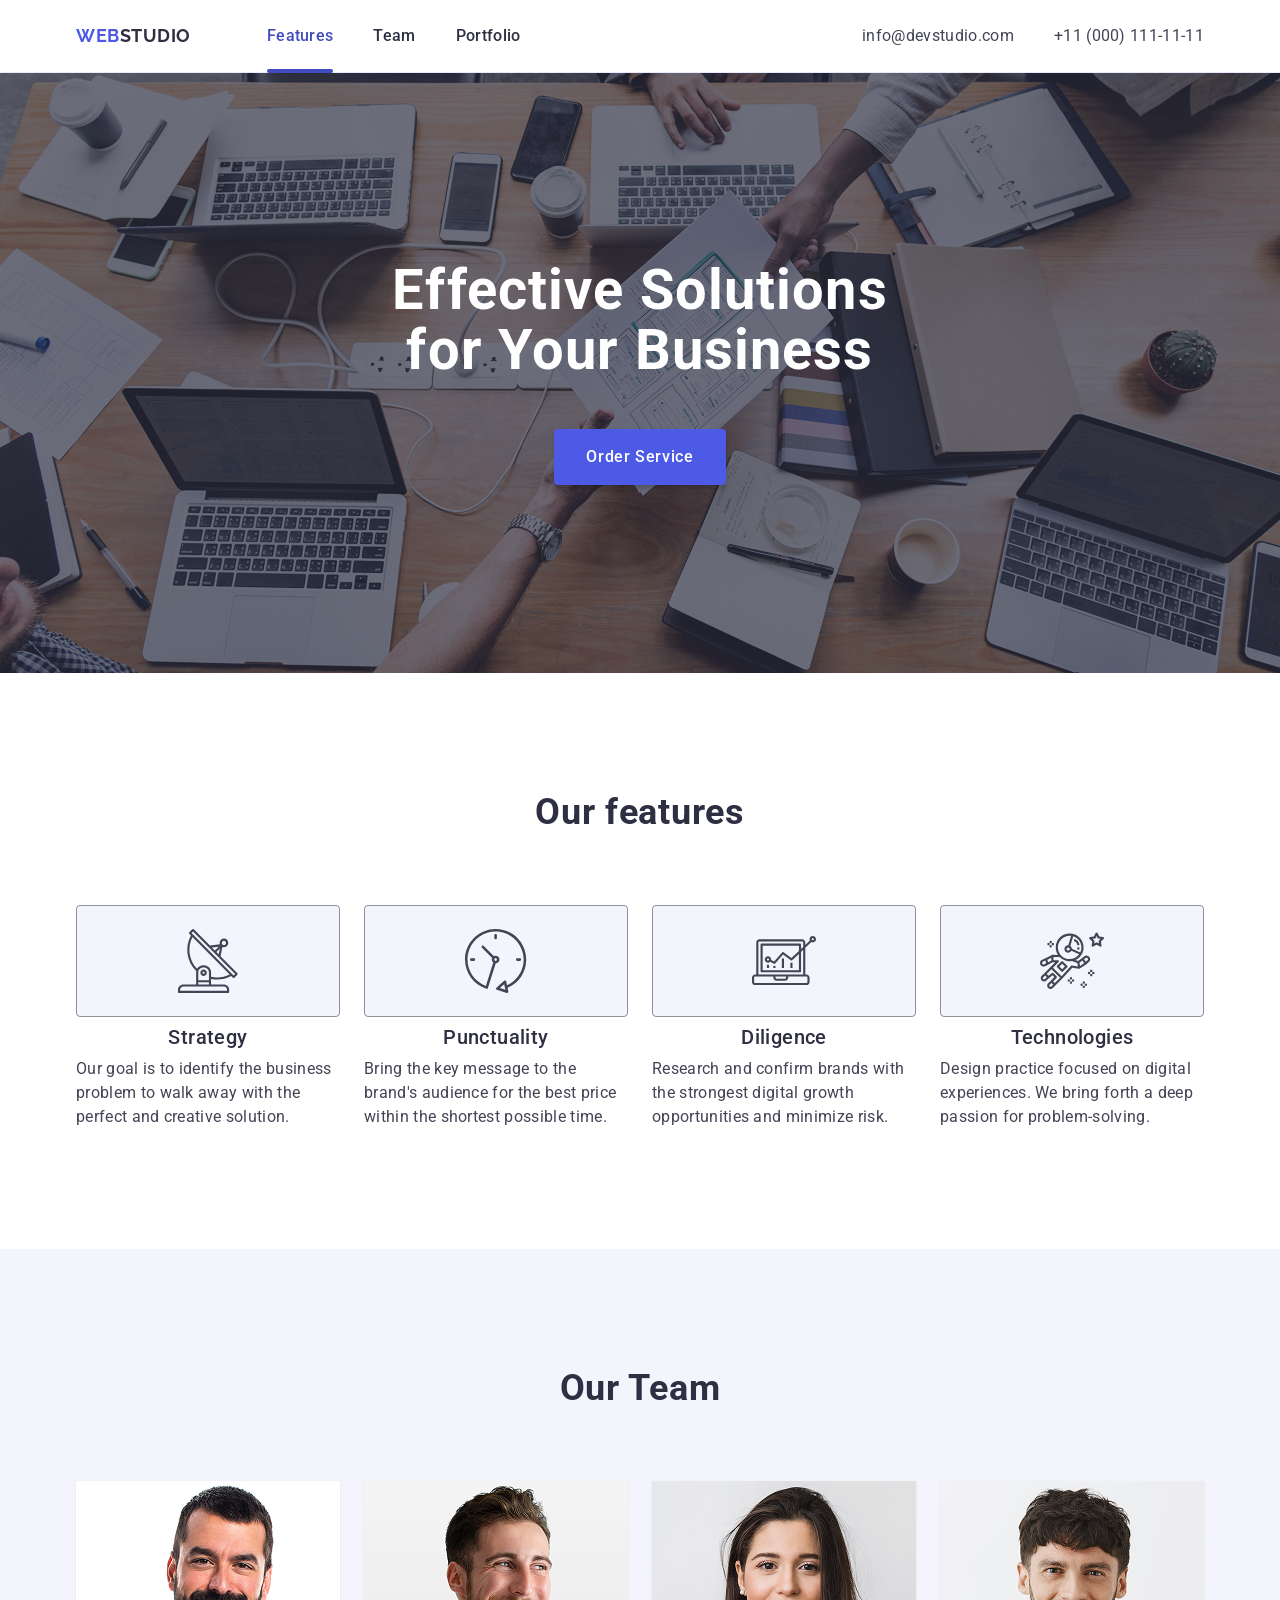
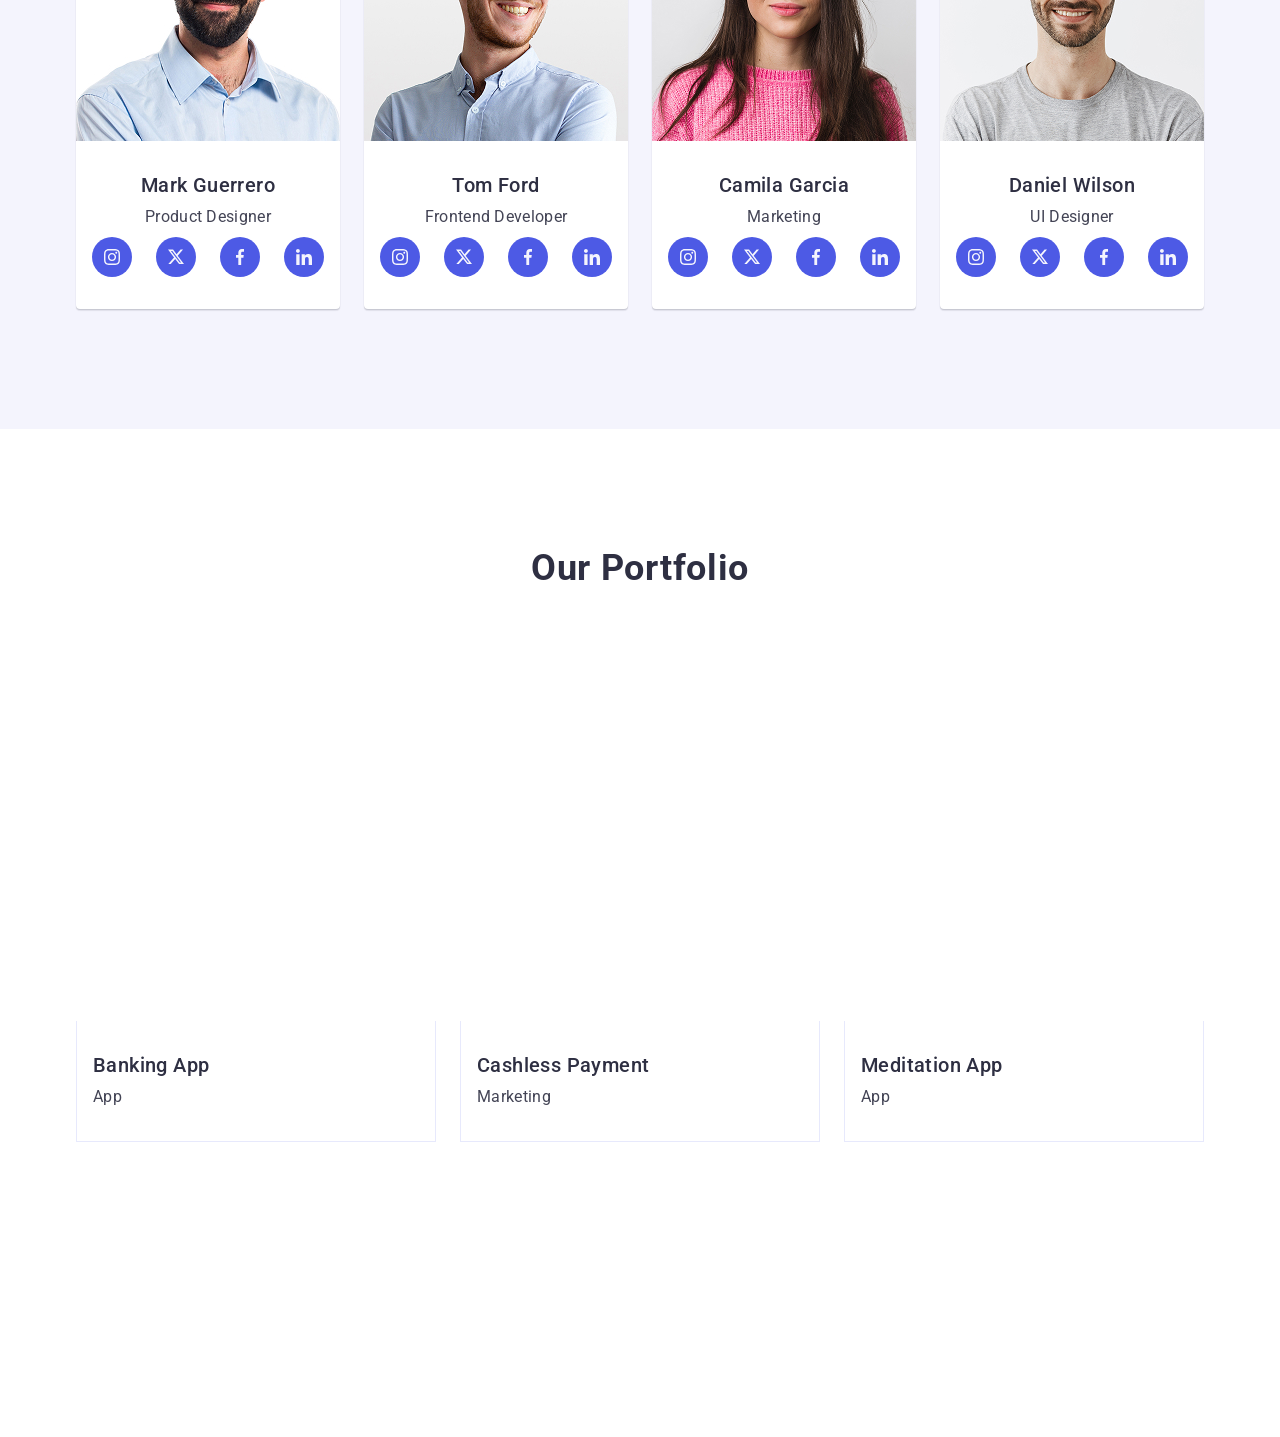
==== commit 0cdb4fed: "Add files via upload" ====
--- a/index.html
+++ b/index.html
@@ -968,71 +968,112 @@
 
     </div>
 </div>
-
+```html
 <div class="backdrop" id="modal">
-    <div class="modal">
+  <div class="modal">
+
+    <button type="button" class="close-window">
+      <svg class="cross" width="8" height="8">
+        <use href="./images/icons.svg#cross"></use>
+      </svg>
+    </button>
+
+    <p class="form-title">
+      Leave your contacts and we will call you back
+    </p>
+
     <form class="form">
-        <button type="button" class="close-window">
-            <svg class="cross" width="8" height="8">
-                <use href="./images/icons.svg#cross"></use>
-            </svg>
-        </button>
-            <p class="form-title">Leave your contacts and we will call you back</p>
-    <div class="form-points">
-            <div class="label-input">
-            <label for="name" class="form-input">Name</label>
-                <input type="text" name="username" id="name" class="form-field">
-                <svg class="form-icon" width="18" height="24">
-                    <use href="./images/icons.svg#personal"></use>
-                </svg>
-            </div>
-            <div class="label-input">
-            <label for="telephone" class="form-input">Phone</label>
-                <input type="tel" name="telephone" id="telephone" class="form-field">
-                <svg class="form-icon" width="18" height="24">
-                    <use href="./images/icons.svg#tel"></use>
-                </svg>
-            </div>
-            <div class="label-input">
-                <label for="email" class="form-input">Email</label>
-                <input type="email" name="email" id="email" class="form-field">
-                <svg class="form-icon" width="18" height="24">
-                    <use href="./images/icons.svg#e-mail"></use>
-                </svg>
-            </div>
-            <div class="label-input">
-                <label for="comment" class="form-input">Comment</label>
-                <textarea name="comment" class="comment" id="comment" placeholder="Text input"></textarea>
-            </div>
-    <div class="checkbox-field">
-    <input
-        class="privacy-checkbox visually-hidden"
-        type="checkbox"
-        id="privacy"
-        name="privacy"
-        value="true">
-
-    <label class="privacy-label" for="privacy">
-
-        <span class="custom-checkbox">
-            <svg class="checkbox-icon" width="10" height="8">
+
+      <div class="form-points">
+
+        <div class="label-input">
+          <label for="name" class="form-input">Name</label>
+
+          <input
+            type="text"
+            name="username"
+            id="name"
+            class="form-field"
+          />
+
+          <svg class="form-icon" width="18" height="24">
+            <use href="./images/icons.svg#personal"></use>
+          </svg>
+        </div>
+
+        <div class="label-input">
+          <label for="telephone" class="form-input">Phone</label>
+
+          <input
+            type="tel"
+            name="telephone"
+            id="telephone"
+            class="form-field"
+          />
+
+          <svg class="form-icon" width="18" height="24">
+            <use href="./images/icons.svg#tel"></use>
+          </svg>
+        </div>
+
+        <div class="label-input">
+          <label for="email" class="form-input">Email</label>
+
+          <input
+            type="email"
+            name="email"
+            id="email"
+            class="form-field"
+          />
+
+          <svg class="form-icon" width="18" height="24">
+            <use href="./images/icons.svg#e-mail"></use>
+          </svg>
+        </div>
+
+        <div class="label-input">
+          <label for="comment" class="form-input">Comment</label>
+
+          <textarea
+            name="comment"
+            class="comment"
+            id="comment"
+            placeholder="Text input"
+          ></textarea>
+        </div>
+
+        <div class="checkbox-field">
+          <input
+            class="privacy-checkbox visually-hidden"
+            type="checkbox"
+            id="privacy"
+            name="privacy"
+            value="true"
+          />
+
+          <label class="privacy-label" for="privacy">
+
+            <span class="custom-checkbox">
+              <svg class="checkbox-icon" width="10" height="8">
                 <use href="./images/icons.svg#check-mark"></use>
-            </svg>
-        </span>
-
-        <span class="checkbox-description">
-            I accept the terms and conditions of the
-            <a class="privacy" href="">Privacy Policy</a>
-        </span>
-
-        </label>
-        </div>
+              </svg>
+            </span>
+
+            <span class="checkbox-description">
+              I accept the terms and conditions of the
+              <a class="privacy" href="">Privacy Policy</a>
+            </span>
+
+          </label>
+        </div>
+
         <div class="button-sec">
-            <button type="submit" class="button-send">Send</button>
-        </div>
-    </div>
+          <button type="submit" class="button-send">Send</button>
+        </div>
+
+      </div>
+
     </form>
-    </div>
 </div>
 </body>
 </html>
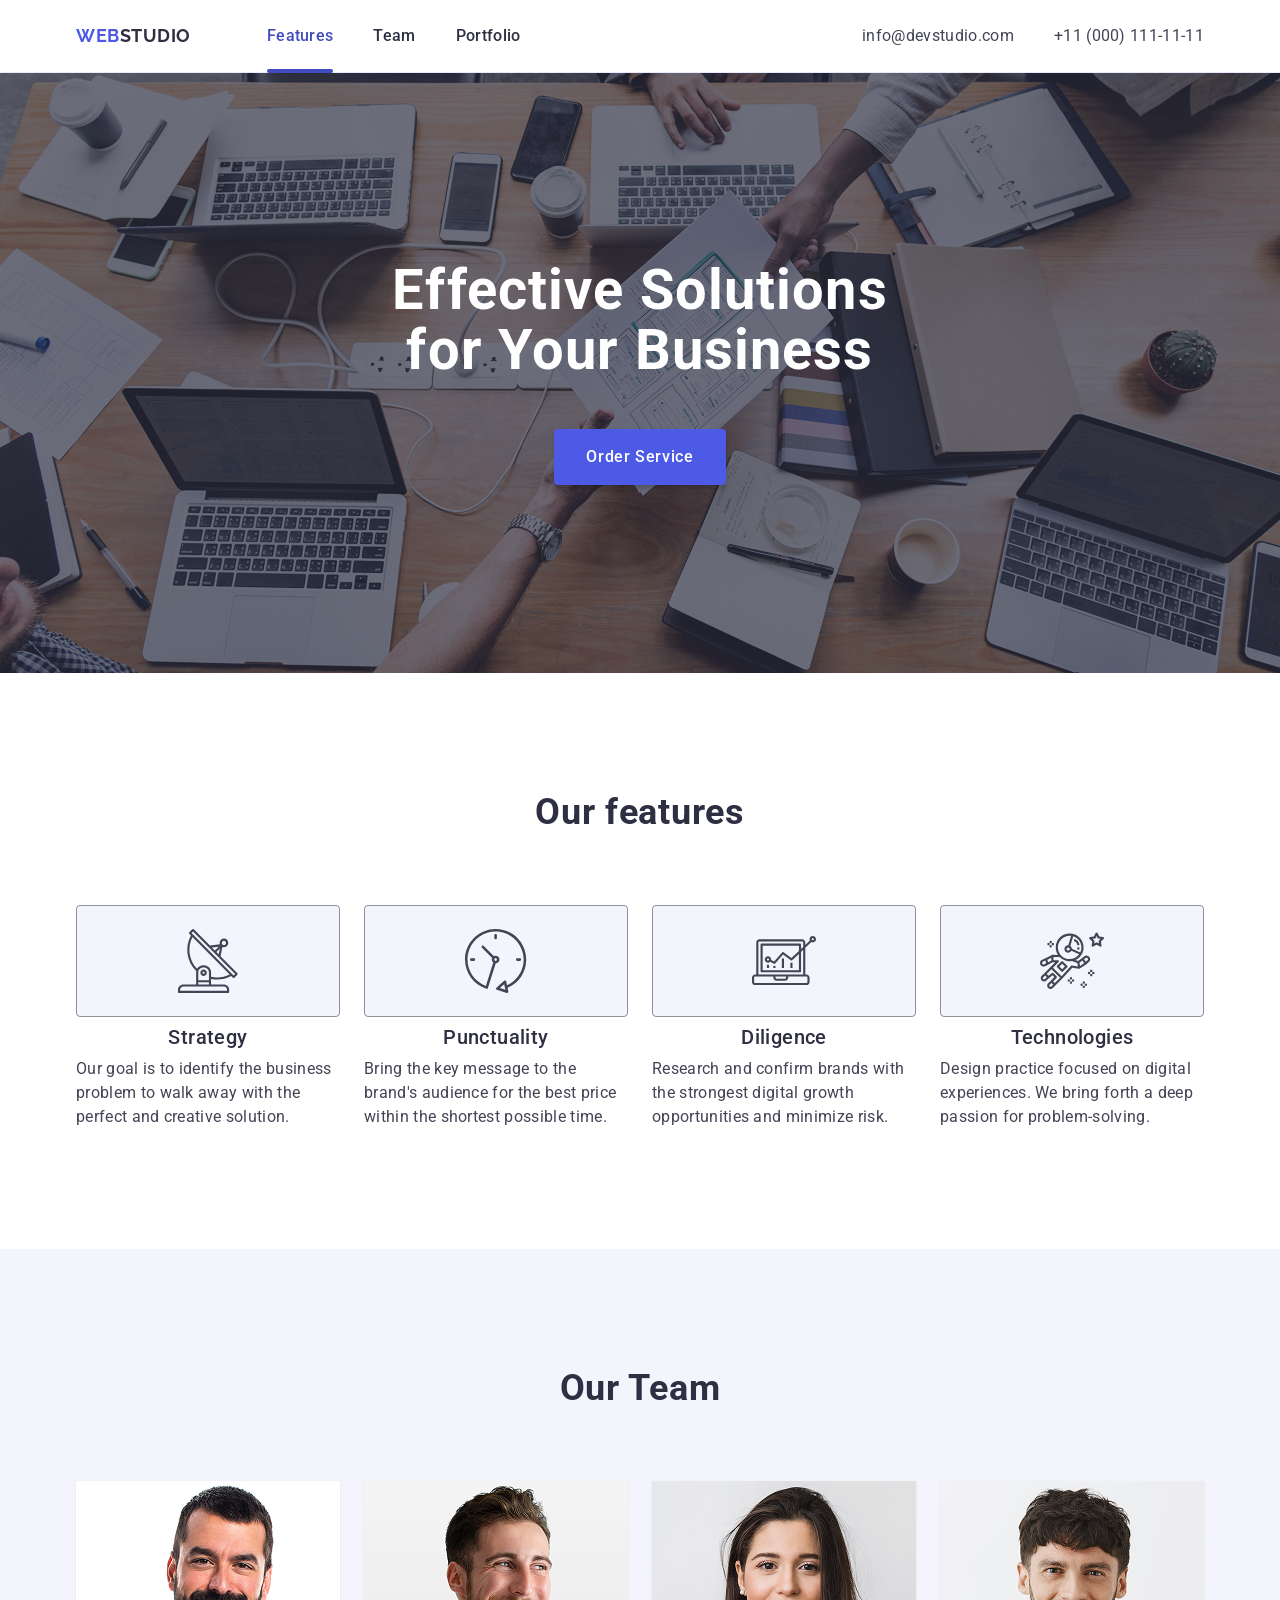
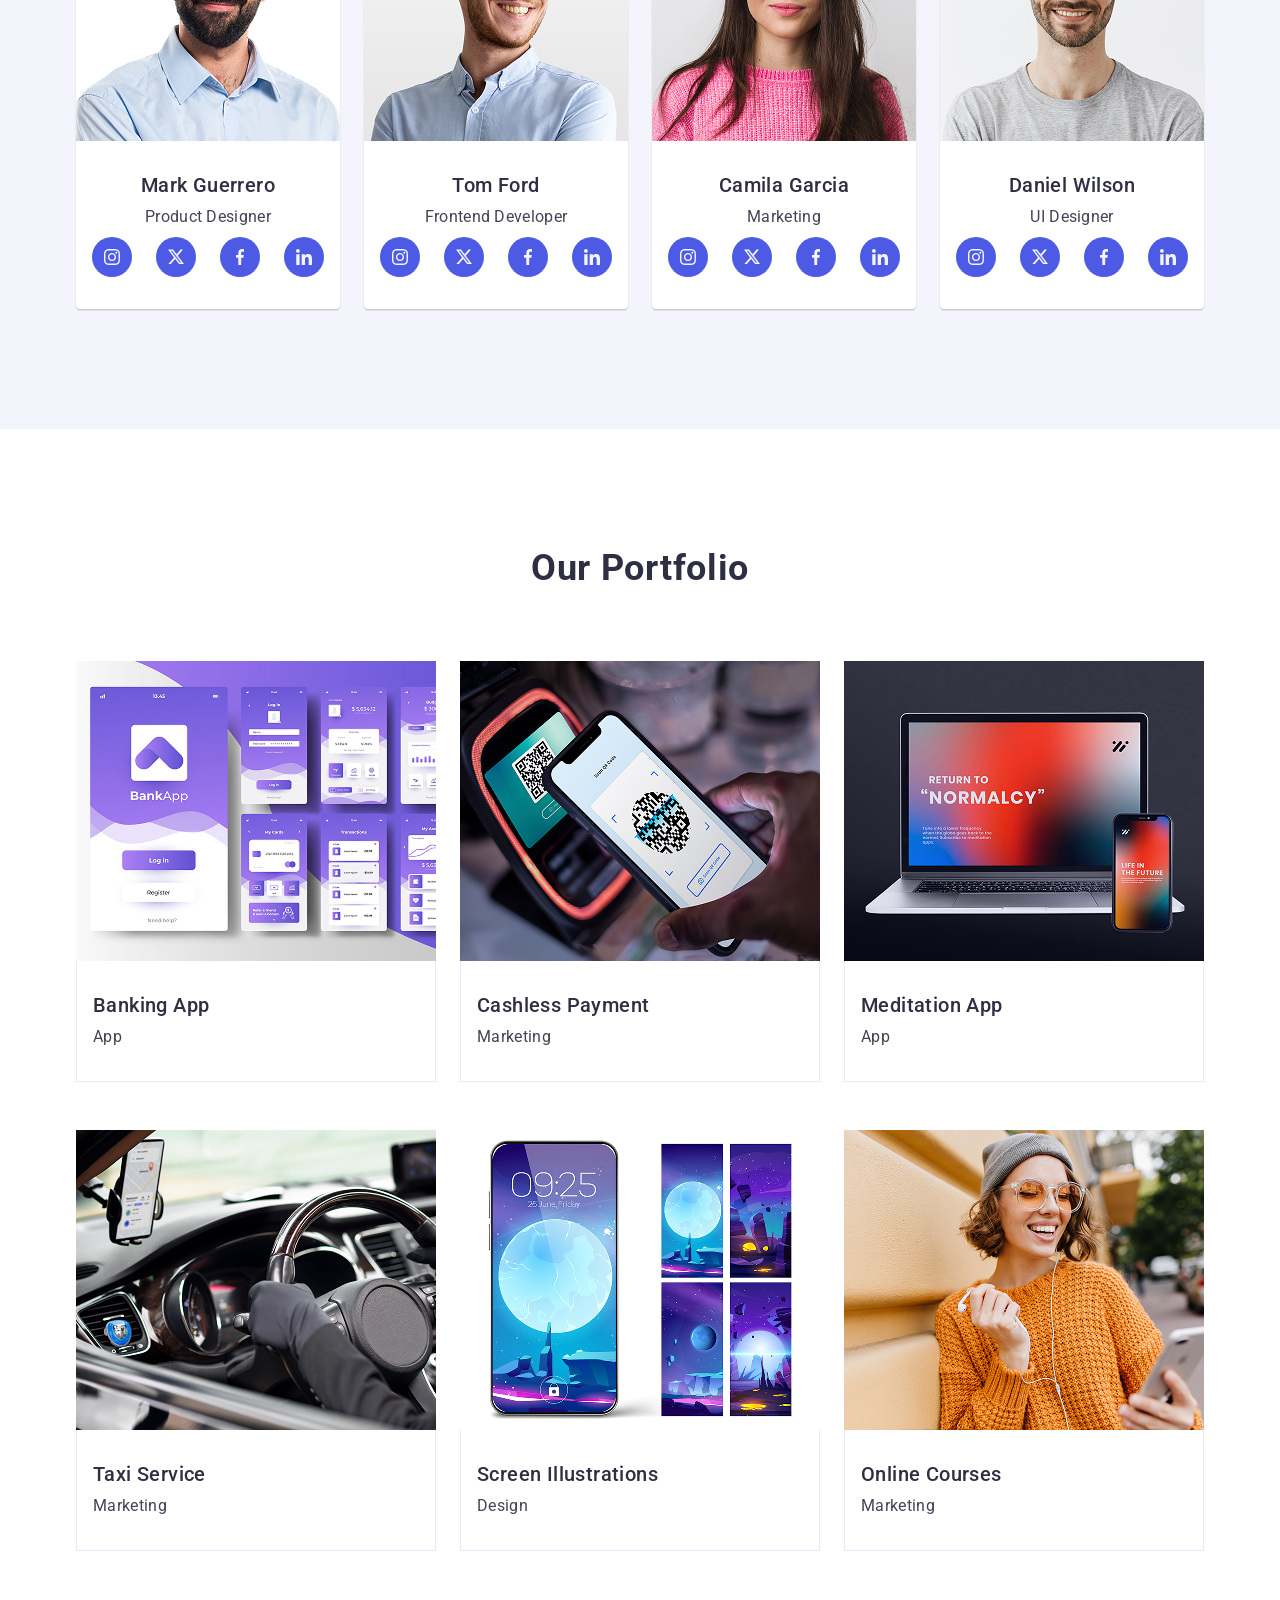
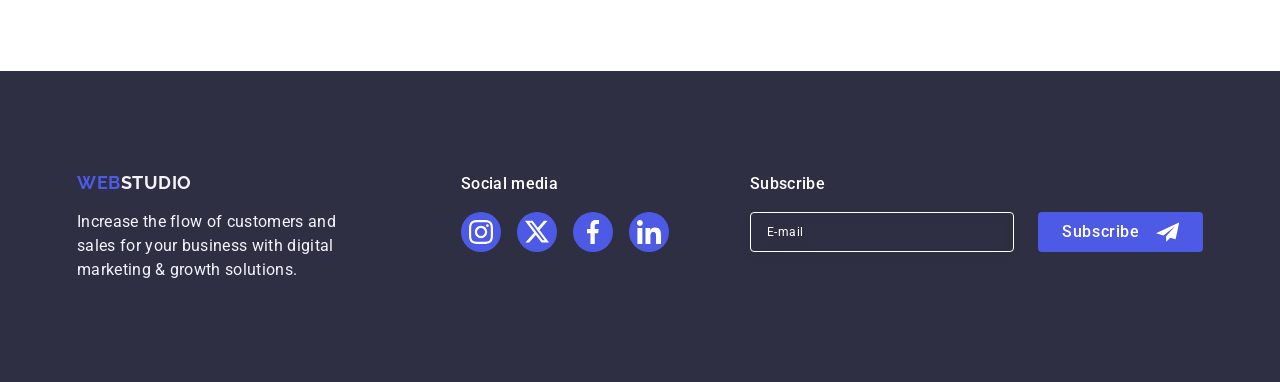
==== commit 6eb884b0: "Add files via upload" ====
--- a/index.html
+++ b/index.html
@@ -579,8 +579,8 @@
             <source
               media="(min-width: 1158px)"
               srcset="
-                ./images/Portfolio/Media-desktop@1x.jpg 1x,
-                ./images/Portfolio/Media-desktop@2x.jpg 2x
+                ./images/portfolio/Media-desktop@1x.jpg 1x,
+                ./images/portfolio/Media-desktop@2x.jpg 2x
               "
             />
 
@@ -588,8 +588,8 @@
             <source
               media="(min-width: 768px)"
               srcset="
-                ./images/Portfolio/Media-tablet@1x.jpg 1x,
-                ./images/Portfolio/Media-tablet@2x.jpg 2x
+                ./images/portfolio/Media-tablet@1x.jpg 1x,
+                ./images/portfolio/Media-tablet@2x.jpg 2x
               "
             />
 
@@ -597,13 +597,13 @@
             <source
               media="(max-width: 767px)"
               srcset="
-                ./images/Portfolio/Media-mobile@1x.jpg 1x,
-                ./images/Portfolio/Media-mobile@2x.jpg 2x
+                ./images/portfolio/Media-mobile@1x.jpg 1x,
+                ./images/portfolio/Media-mobile@2x.jpg 2x
               "
             />
 
             <img
-              src="./images/Portfolio/Media-desktop@1x.jpg"
+              src="./images/portfolio/Media-desktop@1x.jpg"
               alt="Banking App"
             />
           </picture>
@@ -623,8 +623,8 @@
             <source
               media="(min-width: 1158px)"
               srcset="
-                ./images/Portfolio/portfolio-desctop@1x.jpg 1x,
-                ./images/Portfolio/portfolio-desctop@2x.jpg 2x
+                ./images/portfolio/portfolio-desctop@1x.jpg 1x,
+                ./images/portfolio/portfolio-desctop@2x.jpg 2x
               "
             />
 
@@ -632,8 +632,8 @@
             <source
               media="(min-width: 768px)"
               srcset="
-                ./images/Portfolio/portfolio-tablet@1x.jpg 1x,
-                ./images/Portfolio/portfolio-tablet@2x.jpg 2x
+                ./images/portfolio/portfolio-tablet@1x.jpg 1x,
+                ./images/portfolio/portfolio-tablet@2x.jpg 2x
               "
             />
 
@@ -641,13 +641,13 @@
             <source
               media="(max-width: 767px)"
               srcset="
-                ./images/Portfolio/portfolio-mobile@1x.jpg 1x,
-                ./images/Portfolio/portfolio-mobile@1x@2x.jpg 2x
+                ./images/portfolio/portfolio-mobile@1x.jpg 1x,
+                ./images/portfolio/portfolio-mobile@1x@2x.jpg 2x
               "
             />
 
             <img
-              src="./images/Portfolio/portfolio-desctop@1x.jpg"
+              src="./images/portfolio/portfolio-desctop@1x.jpg"
               alt="Cashless Payment"
             />
           </picture>
@@ -667,8 +667,8 @@
             <source
               media="(min-width: 1158px)"
               srcset="
-                ./images/Portfolio/Media-1desctop@1x.jpg 1x,
-                ./images/Portfolio/Media-desctop@2x-1.jpg 2x
+                ./images/portfolio/Media-1desktop@1x.jpg 1x,
+                ./images/portfolio/Media-desctop@2x-1.jpg 2x
               "
             />
 
@@ -676,8 +676,8 @@
             <source
               media="(min-width: 768px)"
               srcset="
-                ./images/Portfolio/Media-1tablet@1x.jpg 1x,
-                ./images/Portfolio/Media-tablet@2x-1.jpg 2x
+                ./images/portfolio/Media-1tablet@1x.jpg 1x,
+                ./images/portfolio/Media-tablet@2x-1.jpg 2x
               "
             />
 
@@ -691,7 +691,7 @@
             />
 
             <img
-              src="./images/Portfolio/Media-1desctop@1x.jpg"
+              src="./images/Portfolio/Media-1desktop@1x.jpg"
               alt="Meditation App"
             />
           </picture>
@@ -711,8 +711,8 @@
             <source
               media="(min-width: 1158px)"
               srcset="
-                ./images/Portfolio/Media-2desktop@1x.jpg 1x,
-                ./images/Portfolio/Media-desktop@2x-2.jpg 2x
+                ./images/portfolio/Media-2desktop@1x.jpg 1x,
+                ./images/portfolio/Media-desktop@2x-2.jpg 2x
               "
             />
 
@@ -735,7 +735,7 @@
             />
 
             <img
-              src="./images/Portfolio/Media-2desktop@1x.jpg"
+              src="./images/portfolio/Media-2desktop@1x.jpg"
               alt="Taxi Service"
             />
           </picture>
@@ -755,8 +755,8 @@
             <source
               media="(min-width: 1158px)"
               srcset="
-                ./images/Portfolio/portfolio-1desctop@1x.jpg 1x,
-                ./images/Portfolio/portfolio-desctop@2x-1.jpg 2x
+                ./images/portfolio/portfolio-1desctop@1x.jpg 1x,
+                ./images/portfolio/portfolio-desctop@2x-1.jpg 2x
               "
             />
 
@@ -764,8 +764,8 @@
             <source
               media="(min-width: 768px)"
               srcset="
-                ./images/Portfolio/Media-3tablet@1x.jpg 1x,
-                ./images/Portfolio/Media-tablet@2x-3.jpg 2x
+                ./images/portfolio/Media-3tablet@1x.jpg 1x,
+                ./images/portfolio/Media-tablet@2x-3.jpg 2x
               "
             />
 
@@ -773,13 +773,13 @@
             <source
               media="(max-width: 767px)"
               srcset="
-                ./images/Portfolio/Media-3mobile@1x.jpg 1x,
-                ./images/Portfolio/Media-mobile@2x-3.jpg 2x
+                ./images/portfolio/Media-3mobile@1x.jpg 1x,
+                ./images/portfolio/Media-mobile@2x-3.jpg 2x
               "
             />
 
             <img
-              src="./images/Portfolio/portfolio-1desctop@1x.jpg"
+              src="./images/portfolio/portfolio-1desctop@1x.jpg"
               alt="Screen Illustrations"
             />
           </picture>
@@ -799,8 +799,8 @@
             <source
               media="(min-width: 1158px)"
               srcset="
-                ./images/Portfolio/Media-3desctop@1x.jpg 1x,
-                ./images/Portfolio/Media-desctop@2x-3.jpg 2x
+                ./images/portfolio/Media-3desctop@1x.jpg 1x,
+                ./images/portfolio/Media-desctop@2x-3.jpg 2x
               "
             />
 
@@ -808,8 +808,8 @@
             <source
               media="(min-width: 768px)"
               srcset="
-                ./images/Portfolio/Media-4tablet@1x.jpg 1x,
-                ./images/Portfolio/Media-tablet@2x-4.jpg 2x
+                ./images/portfolio/Media-4tablet@1x.jpg 1x,
+                ./images/portfolio/Media-tablet@2x-4.jpg 2x
               "
             />
 
@@ -817,13 +817,13 @@
             <source
               media="(max-width: 767px)"
               srcset="
-                ./images/Portfolio/Media-4mobile@1x.jpg 1x,
-                ./images/Portfolio/Media-mobile@2x-4.jpg 2x
+                ./images/portfolio/Media-4mobile@1x.jpg 1x,
+                ./images/portfolio/Media-mobile@2x-4.jpg 2x
               "
             />
 
             <img
-              src="./images/Portfolio/Media-3desctop@1x.jpg"
+              src="./images/portfolio/Media-3desctop@1x.jpg"
               alt="Online Courses"
             />
           </picture>
@@ -968,7 +968,6 @@
 
     </div>
 </div>
-```html
 <div class="backdrop" id="modal">
   <div class="modal">
 
@@ -1075,5 +1074,6 @@
 
     </form>
 </div>
+</div>
 </body>
 </html>
